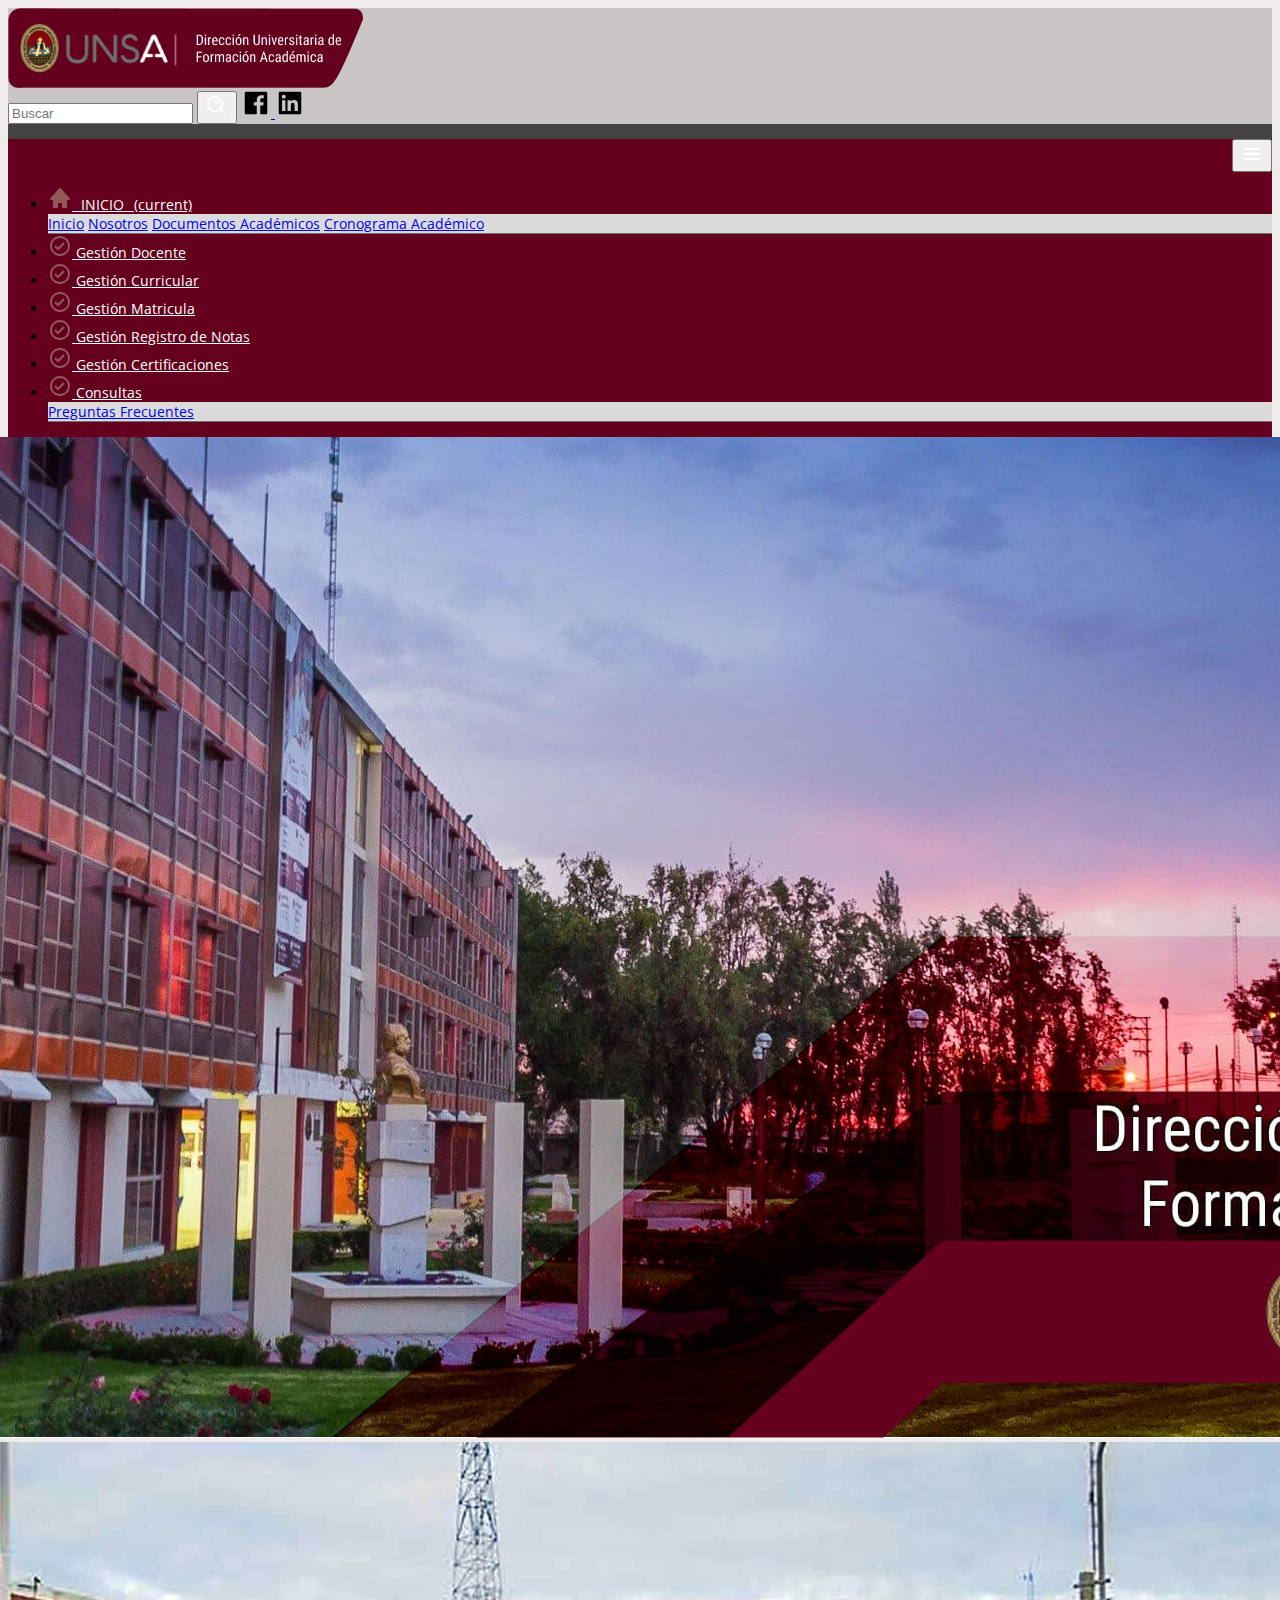
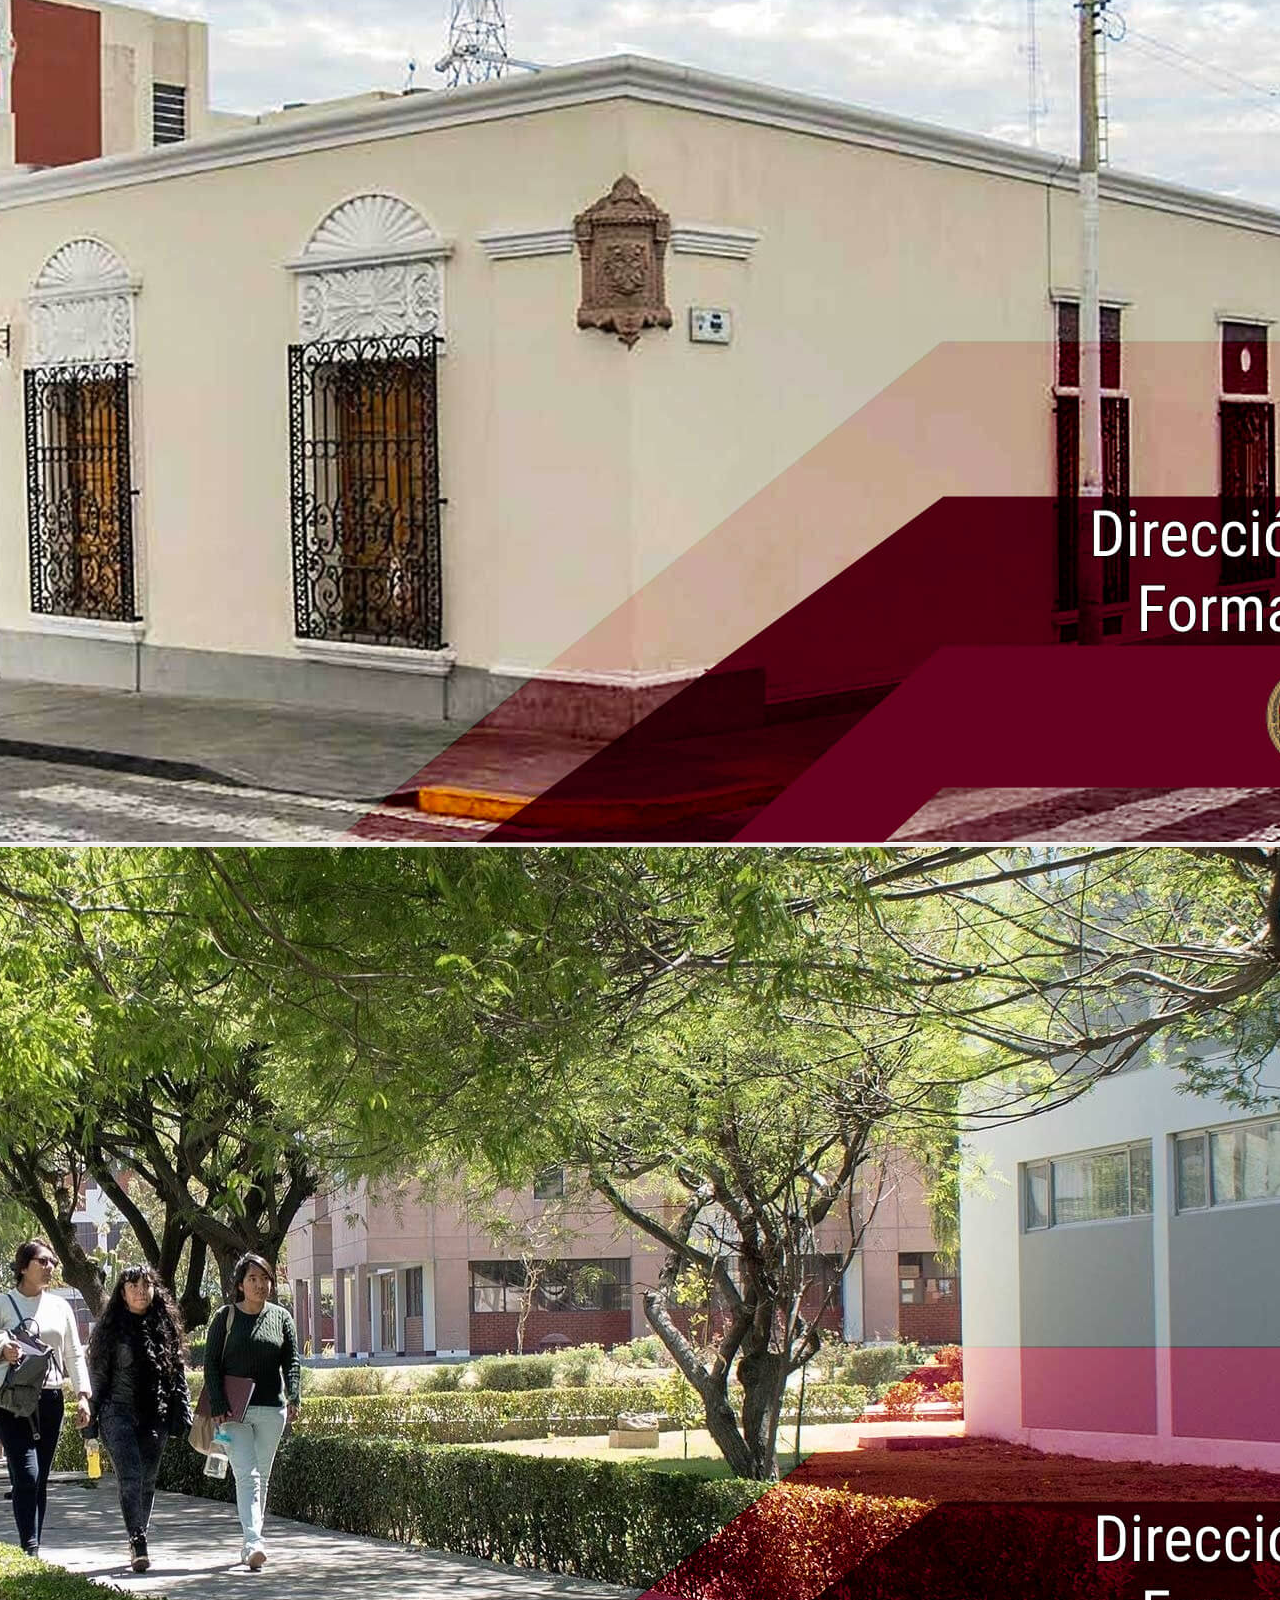
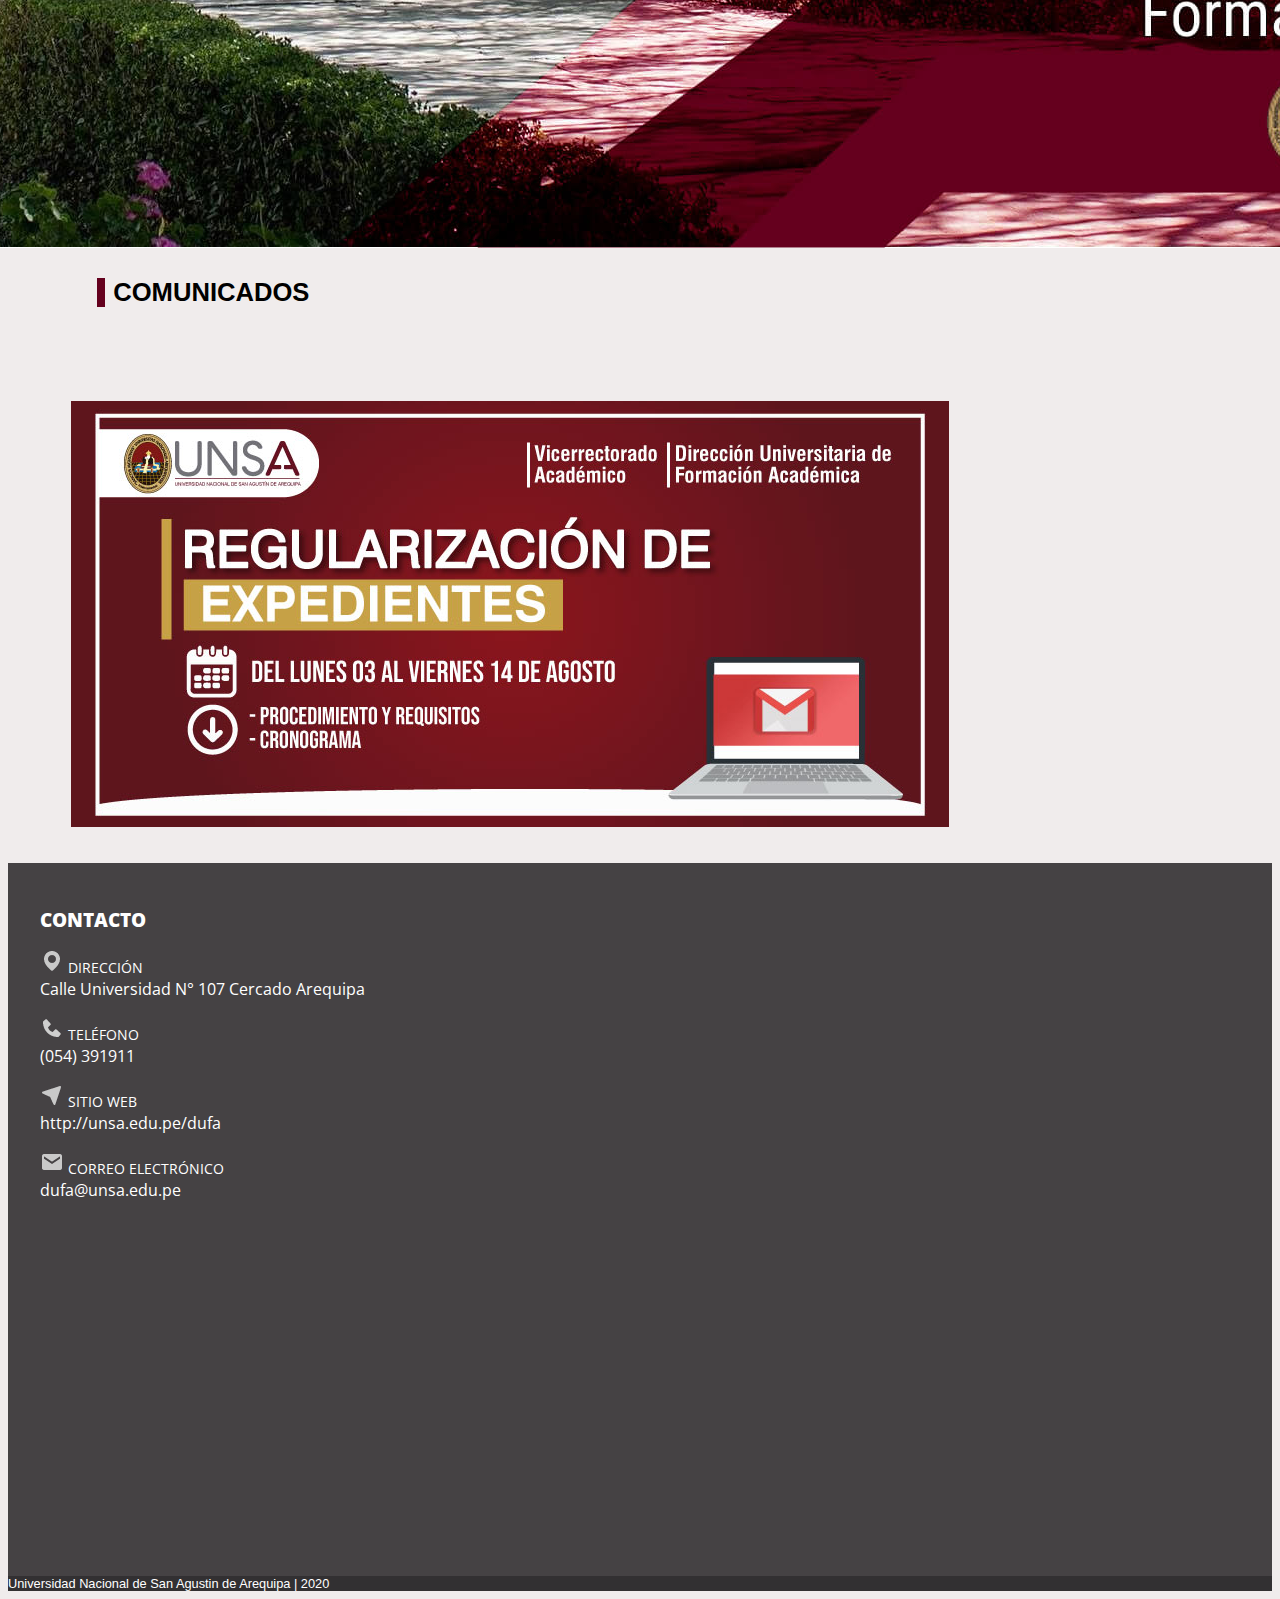
==== index.html @ 1dd987f5 "cambiando comunicado" ====
<!DOCTYPE html>
<html lang="es">
  <head>
    <meta charset="UTF-8" />
    <meta name="viewport" content="width=device-width, initial-scale=1.0" />
    <link rel="shortcut icon" type="image/x-icon" href="images/unsaicono.ico"/>
    <link
      href="https://fonts.googleapis.com/css2?family=Open+Sans:wght@700&display=swap"
      rel="stylesheet"
    />
    <link
      href="https://fonts.googleapis.com/css2?family=Open+Sans:wght@300&display=swap"
      rel="stylesheet"
    />
    <link
      rel="stylesheet"
      href="https://stackpath.bootstrapcdn.com/bootstrap/4.5.0/css/bootstrap.min.css"
      integrity="sha384-9aIt2nRpC12Uk9gS9baDl411NQApFmC26EwAOH8WgZl5MYYxFfc+NcPb1dKGj7Sk"
      crossorigin="anonymous"
    />
    <link rel="stylesheet" href="css/styles.css" />
    <title>DUFA</title>
  </head>
  <body>
    <div id="fb-root"></div>
    <script async defer crossorigin="anonymous" src="https://connect.facebook.net/es_ES/sdk.js#xfbml=1&version=v7.0" nonce="yRXL9cnR"></script>
    <div class="container-fluid">
      <!-- HEAD -->
      <div class="row cabezera">
        <!-- LOGO -->
        <div class="col-6 logo">
          <a href="http://www.unsa.edu.pe">
            <img
              src="images//logo_dufa.png"
              width="355"
              height="72"
              alt=""
              class="img-responsive"
            />
          </a>
        </div>
        <!-- REDES SOCIALES Y BUSCADOR -->
        <div class="col-6 redes-sociales d-flex justify-content-end align-items-center">
      
          <nav class="navbar navbar-light style-search">
            <form class="form-inline">
              <input
                class="form-control mr-sm-2"
                type="search"
                placeholder="Buscar"
                aria-label="Search"
              />
              <a href="/procedimientos/buscar.html">
                <button class="btn btn btn-dark my-2 my-sm-0" type="submit">
                  <svg xmlns="http://www.w3.org/2000/svg" style="fill: white;" width="24" height="24" viewBox="0 0 24 24">
                    <path d="M10,18c1.846,0,3.543-0.635,4.897-1.688l4.396,4.396l1.414-1.414l-4.396-4.396C17.365,13.543,18,11.846,18,10 c0-4.411-3.589-8-8-8s-8,3.589-8,8S5.589,18,10,18z M10,4c3.309,0,6,2.691,6,6s-2.691,6-6,6s-6-2.691-6-6S6.691,4,10,4z"/>
                    <path d="M11.412,8.586C11.791,8.966,12,9.468,12,10h2c0-1.065-0.416-2.069-1.174-2.828c-1.514-1.512-4.139-1.512-5.652,0 l1.412,1.416C9.346,7.83,10.656,7.832,11.412,8.586z"/>
                  </svg>
                </button>
              </a>
              
            </form>
          </nav>
          <a href="https://www.facebook.com/PaginaOficialUNSA">
            <svg
              xmlns="http://www.w3.org/2000/svg"
              width="30"
              height="30"
              viewBox="0 0 24 24"
            >
              <path
                d="M20,3H4C3.447,3,3,3.448,3,4v16c0,0.552,0.447,1,1,1h8.615v-6.96h-2.338v-2.725h2.338v-2c0-2.325,1.42-3.592,3.5-3.592	c0.699-0.002,1.399,0.034,2.095,0.107v2.42h-1.435c-1.128,0-1.348,0.538-1.348,1.325v1.735h2.697l-0.35,2.725h-2.348V21H20	c0.553,0,1-0.448,1-1V4C21,3.448,20.553,3,20,3z"
              />
            </svg>
          </a>
          <a href="#">
            <svg
              xmlns="http://www.w3.org/2000/svg"
              width="30"
              height="30"
              viewBox="0 0 24 24"
            >
              <path
                d="M20,3H4C3.447,3,3,3.448,3,4v16c0,0.552,0.447,1,1,1h16c0.553,0,1-0.448,1-1V4C21,3.448,20.553,3,20,3z M8.339,18.337H5.667	v-8.59h2.672V18.337z M7.003,8.574c-0.856,0-1.548-0.694-1.548-1.548s0.691-1.548,1.548-1.548c0.854,0,1.548,0.693,1.548,1.548	S7.857,8.574,7.003,8.574z M18.338,18.337h-2.669V14.16c0-0.996-0.018-2.277-1.388-2.277c-1.39,0-1.601,1.086-1.601,2.207v4.248	h-2.667v-8.59h2.56v1.174h0.037c0.355-0.675,1.227-1.387,2.524-1.387c2.704,0,3.203,1.778,3.203,4.092V18.337z"
              />
            </svg>
          </a>
        </div>
      </div>
      <div class="row">
        <div class="col-12 caja">
          
        </div>
      </div>
      <!-- MENU -->
      <div class="row ">
        <div class="col-12 px-0 menu-up">
          <nav class="navbar navbar-expand-lg navbar-dark navbar-light p-0">     
            <div class="icon-responsive">
                <a href="http://www.unsa.edu.pe" >
                  <img
                    src="images/logo_dufa.png"
                    width="218"
                    height="50"
                    alt=""
                    class="img-responsive img-disp-mobil text-left"
                  />
                </a>
                <button class="navbar-toggler" type="button" data-toggle="collapse" data-target="#navbarNav" aria-controls="navbarNav" aria-expanded="false" aria-label="Toggle navigation">
                <!--  <span class="navbar-toggler-icon"></span> -->
                  <svg xmlns="http://www.w3.org/2000/svg" width="24" height="24" style="fill: white;" viewBox="0 0 24 24"><path d="M4 6H20V8H4zM4 11H20V13H4zM4 16H20V18H4z"/></svg>
                </button>
            </div>
            <div class="collapse navbar-collapse justify-content-center" id="navbarNav">
              <ul class="navbar-nav">
                <li class="nav-item py-3 px-2 active dropdown">
                  <a class="nav-link dropdown-toggle" style="word-spacing: 4pt;" href="#" id="navbarDropdownMenuLink" data-toggle="dropdown" aria-haspopup="true" aria-expanded="false">
                    <svg xmlns="http://www.w3.org/2000/svg"  style="fill: #92585a;" width="24" height="24" viewBox="0 0 24 24"><path d="M21.743,12.331l-9-10c-0.379-0.422-1.107-0.422-1.486,0l-9,10c-0.265,0.293-0.331,0.715-0.17,1.076	C2.247,13.768,2.605,14,3,14h2v7c0,0.552,0.447,1,1,1h3c0.553,0,1-0.448,1-1v-4h4v4c0,0.552,0.447,1,1,1h3c0.553,0,1-0.448,1-1v-7h2	c0.395,0,0.753-0.232,0.913-0.593C22.074,13.046,22.008,12.625,21.743,12.331z"/></svg>
                  INICIO
                  <span class="sr-only">(current)</span></a>
                  <div class="dropdown-menu gris01" aria-labelledby="navbarDropdownMenuLink">
                    <a class="dropdown-item gris02" href="#">Inicio</a>
                    <a class="dropdown-item gris02" href="procedimientos/nosotros.html">Nosotros</a>
                    <a class="dropdown-item gris02" href="procedimientos/documentos-academicos.html">Documentos Académicos</a>
                    <a class="dropdown-item gris02" href="procedimientos/cronograma-academico.html">Cronograma Académico</a>
                  </div>
                </li>
                <li class="nav-item p-3 px-2 ">
                    <a class="nav-link " href="procedimientos/gestDocente.html">
                      <svg xmlns="http://www.w3.org/2000/svg"  style="fill: #92585a;" width="24" height="24" viewBox="0 0 24 24"><path d="M12,2C6.486,2,2,6.486,2,12s4.486,10,10,10s10-4.486,10-10S17.514,2,12,2z M12,20c-4.411,0-8-3.589-8-8s3.589-8,8-8 s8,3.589,8,8S16.411,20,12,20z"/><path d="M9.999 13.587L7.7 11.292 6.288 12.708 10.001 16.413 16.707 9.707 15.293 8.293z"/></svg>
                      <span>Gestión Docente</span> 
                    </a>
                </li>
                <li class="nav-item py-3 px-2">
                    <a class="nav-link" href="procedimientos/gestCurricular.html">
                      <svg xmlns="http://www.w3.org/2000/svg"  style="fill: #92585a;" width="24" height="24" viewBox="0 0 24 24"><path d="M12,2C6.486,2,2,6.486,2,12s4.486,10,10,10s10-4.486,10-10S17.514,2,12,2z M12,20c-4.411,0-8-3.589-8-8s3.589-8,8-8 s8,3.589,8,8S16.411,20,12,20z"/><path d="M9.999 13.587L7.7 11.292 6.288 12.708 10.001 16.413 16.707 9.707 15.293 8.293z"/></svg>
                       <span>Gestión Curricular</span> </a>
                </li>
                <li class="nav-item py-3 px-2">
                    <a class="nav-link " href="procedimientos/GestMatricula.html">
                      <svg xmlns="http://www.w3.org/2000/svg"  style="fill: #92585a;" width="24" height="24" viewBox="0 0 24 24"><path d="M12,2C6.486,2,2,6.486,2,12s4.486,10,10,10s10-4.486,10-10S17.514,2,12,2z M12,20c-4.411,0-8-3.589-8-8s3.589-8,8-8 s8,3.589,8,8S16.411,20,12,20z"/><path d="M9.999 13.587L7.7 11.292 6.288 12.708 10.001 16.413 16.707 9.707 15.293 8.293z"/></svg>
                      Gestión Matricula</a>
                </li>
                <li class="nav-item py-3 px-2">
                    <a class="nav-link " href="procedimientos/gestRegistroNotas.html">
                      <svg xmlns="http://www.w3.org/2000/svg"  style="fill: #92585a;" width="24" height="24" viewBox="0 0 24 24"><path d="M12,2C6.486,2,2,6.486,2,12s4.486,10,10,10s10-4.486,10-10S17.514,2,12,2z M12,20c-4.411,0-8-3.589-8-8s3.589-8,8-8 s8,3.589,8,8S16.411,20,12,20z"/><path d="M9.999 13.587L7.7 11.292 6.288 12.708 10.001 16.413 16.707 9.707 15.293 8.293z"/></svg>
                      Gestión Registro de Notas</a>
                </li>
                <li class="nav-item py-3 px-2 ">
                    <a class="nav-link" href="procedimientos/gestCertificaciones.html">
                      <svg xmlns="http://www.w3.org/2000/svg"  style="fill: #92585a;" width="24" height="24" viewBox="0 0 24 24"><path d="M12,2C6.486,2,2,6.486,2,12s4.486,10,10,10s10-4.486,10-10S17.514,2,12,2z M12,20c-4.411,0-8-3.589-8-8s3.589-8,8-8 s8,3.589,8,8S16.411,20,12,20z"/><path d="M9.999 13.587L7.7 11.292 6.288 12.708 10.001 16.413 16.707 9.707 15.293 8.293z"/></svg>
                      Gestión Certificaciones</a>
                </li>
                <li class="nav-item py-3 px-2 dropdown">
                  <a class="nav-link dropdown-toggle " href="#" id="navbarDropdownMenuLink" data-toggle="dropdown" aria-haspopup="true" aria-expanded="false">
                    <svg xmlns="http://www.w3.org/2000/svg"  style="fill: #92585a;" width="24" height="24" viewBox="0 0 24 24"><path d="M12,2C6.486,2,2,6.486,2,12s4.486,10,10,10s10-4.486,10-10S17.514,2,12,2z M12,20c-4.411,0-8-3.589-8-8s3.589-8,8-8 s8,3.589,8,8S16.411,20,12,20z"/><path d="M9.999 13.587L7.7 11.292 6.288 12.708 10.001 16.413 16.707 9.707 15.293 8.293z"/></svg>  
                    Consultas
                  </a>
                  <div class="dropdown-menu gris01" aria-labelledby="navbarDropdownMenuLink">
                    <a class="dropdown-item gris02" href="procedimientos/consultas.html">Preguntas Frecuentes</a>
                    
                  </div>
                </li>
                
              </ul>
            </div>
      </nav>
        </div>
      </div>
      <!-- MAIN -->
      <div class="principal">      
        <!-- CARRUSEL Y CALENDARIO -->
        <div class="row">
          <!-- CARRUSEL -->
          <div class="col-12 principal-derecha">
            <div
              id="carouselExampleControls"
              class="carousel slide portada"
              data-ride="carousel"
            >
              <div class="carousel-inner">
                <div class="carousel-item active">
                  <img src="./images/portada1.jpg" class="d-block w-100" alt="imagen de portada"/>
                </div>
                <div class="carousel-item">
                  <img src="./images/portada2.jpg" class="d-block w-100" alt="imagen de portada"/>
                </div>
                <div class="carousel-item">
                  <img src="./images/portada3.jpg" class="d-block w-100" alt="imagen de portada"/>
                </div>
              </div>
              <a
                class="carousel-control-prev"
                href="#carouselExampleControls"
                role="button"
                data-slide="prev"
              >
                <span
                  class="carousel-control-prev-icon"
                  aria-hidden="true"
                ></span>
                <span class="sr-only">Previous</span>
              </a>
              <a
                class="carousel-control-next"
                href="#carouselExampleControls"
                role="button"
                data-slide="next"
              >
                <span
                  class="carousel-control-next-icon"
                  aria-hidden="true"
                ></span>
                <span class="sr-only">Next</span>
              </a>
            </div>
          </div>
          <!-- CALENDARIO -->
          
        </div>
        <!-- COMUNICADO -->
        <div class="row">
          <div class="col-12">
            <h3 class="title-section">COMUNICADOS</h3>
            <div class="row">
              <div class="col-12 col-md-6 col-lg-6">
                <img class="comunicado"  height="auto" width="600px" src="images/comunicado3.png" alt="">
              </div>
              <div class="col-12 col-md-6 col-lg-6" style="overflow:hidden;" >
                <a href="https://www.unsa.edu.pe/ingresantes-a-la-unsa-deben-regularizar-expedientes/">
                  <img class="comunicado zoom" src="images/FLYER-WEB.jpg" alt="">
                </a>
              </div>
            </div>
          </div>
        <!-- NOTICIAS Y COMUNICADO -->
        <div class="row informacion-nosotros">
          <!-- NOTICIAS -->
         <!--  <div class="col-sm-12 col-md-12 col-lg-8 col-blog">
            <h3 class="title-section">NOTICIAS</h3>
            <div class="row">
              <div class="col-sm-12 col-md-6 cold-lg-6">
                <div class="box-description style-noticias">
                  <h4 class="title-article">CURSO: Formación de promotores</h4>
                  <div class="description">
                      <p>La Oficina Universitaria de Calidad, con la finalidad de mejorar el desempeño organizacional de nuestra institución, para impulsar la mejora […]</p>
                  </div>
                  <a href="https://www.unsa.edu.pe/oucalidad/investigacion/curso-formacion-de-promotores-para-la-implementacion-de-un-sistema-de-gestion-de-calidad-en-la-universidad-nacional-de-san-agustin-de-san-agustin/" class="btn-more">Leer más <i class="fa fa-angle-right"></i></a>
                </div>
              </div>
              <div class="col-sm-12 col-md-6 col-lg-6">
                <div class="box-description style-noticias">
                  <h4 class="title-article">Información transversal para acreditación</h4>
                  <div class="description">
                      <p>La documentación correspondiente a las oficina universitarias de contenido transversal para los diferentes Programa de Estudios, se encuentra almacenada en […]</p>
                  </div>
                  <a href="https://www.unsa.edu.pe/oucalidad/investigacion/requerimientos-institucionales-para-acreditacion/" class="btn-more">Leer más <i class="fa fa-angle-right"></i></a>
                </div>
              </div>
            </div>
          </div> -->
          <!-- <div class="col-sm-12 col-md-12 col-lg-4 my-4 p-3 d-flex justify-content-center">
            <div class="fb-post" data-href="https://www.facebook.com/PaginaOficialUNSA/posts/3175331765876594" data-show-text="false" data-width="360"><blockquote cite="https://developers.facebook.com/PaginaOficialUNSA/posts/3175331765876594" class="fb-xfbml-parse-ignore"><p>#IngresantesUNSA 
              Durante el Estado de Emergencia decretado por el Gobierno Central, hemos habilitado números de...</p>Publicada por <a href="https://www.facebook.com/PaginaOficialUNSA/">Universidad Nacional de San Agustín de Arequipa - UNSA</a> en&nbsp;<a href="https://developers.facebook.com/PaginaOficialUNSA/posts/3175331765876594">Lunes, 3 de agosto de 2020</a></blockquote></div>
          </div> -->
        </div>
        </div>
      </div>
      <!-- FOOTER -->
      <div class="row footer align-items-center">
        <div class="col-sm-5 col-md-3 col-lg-4 ">
          <h3 class="contacto"><strong> CONTACTO</strong></h3>
          <p>
            <img src="images/direccion.png" alt="" />
            <span class="fnt-peq">DIRECCIÓN</span><br />
            Calle Universidad N° 107 Cercado Arequipa
          </p>
          <p>
            <img src="images/phone.png" alt="" />
            <span class="fnt-peq">TELÉFONO</span><br />
            (054) 391911
          </p>
          <p>
            <img src="images/website.png" alt="" />
            <span class="fnt-peq">SITIO WEB</span><br />
              http://unsa.edu.pe/dufa
          </p>
          <p>
            <img src="images/email.png" alt="" />
            <span class="fnt-peq">CORREO ELECTRÓNICO</span><br />
            dufa@unsa.edu.pe
          </p>
        </div>
        <div class="col-sm-7 col-md-9 col-lg-8 mapa d-flex justify-content-center">
          <!-- MAPA -->
          <iframe src="https://www.google.com/maps/embed?pb=!1m18!1m12!1m3!1d1913.723474575426!2d-71.52411773318735!3d-16.402111737703066!2m3!1f0!2f0!3f0!3m2!1i1024!2i768!4f13.1!3m3!1m2!1s0x91424baabe902403%3A0x32d18345823bbdd1!2sOficinas%20UNSA%20(casa%20verde)!5e0!3m2!1ses-419!2spe!4v1596129979658!5m2!1ses-419!2spe" width="750" height="300" frameborder="0" style="border:0;" allowfullscreen="" aria-hidden="false" tabindex="0"></iframe>
        </div>
      </div>
      <!-- CREDITOS -->
      <div class="row">
        <div class="col-md-12 text-right creditos">
          Universidad Nacional de San Agustin de Arequipa | 2020
        </div>
      </div>
    </div>

    <script
      src="https://code.jquery.com/jquery-3.5.1.slim.min.js"
      integrity="sha384-DfXdz2htPH0lsSSs5nCTpuj/zy4C+OGpamoFVy38MVBnE+IbbVYUew+OrCXaRkfj"
      crossorigin="anonymous"
    ></script>
    <script
      src="https://cdn.jsdelivr.net/npm/popper.js@1.16.0/dist/umd/popper.min.js"
      integrity="sha384-Q6E9RHvbIyZFJoft+2mJbHaEWldlvI9IOYy5n3zV9zzTtmI3UksdQRVvoxMfooAo"
      crossorigin="anonymous"
    ></script>
    <script
      src="https://stackpath.bootstrapcdn.com/bootstrap/4.5.0/js/bootstrap.min.js"
      integrity="sha384-OgVRvuATP1z7JjHLkuOU7Xw704+h835Lr+6QL9UvYjZE3Ipu6Tp75j7Bh/kR0JKI"
      crossorigin="anonymous"
    ></script>
  </body>
</html>
---- css/styles.css ----
* {
    -webkit-box-sizing: border-box;
	-moz-box-sizing: border-box;
	box-sizing: border-box;
} 

html {
    font-size: 70%;
    /* ocultar la barra horizontal
    overflow-x: hidden; */
}
body{
    background-color: #f0ecec;
}


.cabezera {
    background: rgba(50, 48, 50, .2);

}
 /* LOGO */
.img-responsive {
    display: block;
    max-width: 100%;
    height: auto;
}

.caja {
    /* background-color: #323032; */
    background-color: rgba(50,48,50,.9);
    width: 100%;
    height: 15px; 
}

.navbar {
    display:inline-block;
    
}

/* MENU STYLES */
.color-button{
    color: #ffffff;
}

.menu-up .navbar-light .navbar-nav .nav-link:hover {
    color: #ffffff;
    
}

.navbar-light .navbar-nav .active>.nav-link{
    color: #ffffff;
}

.menu-up nav.navbar {
    background-color:rgb(100, 0, 29);
    width: 100%;
    font-family: 'Open Sans', sans-serif;
    font-size: .9em;
    
    
}

.navbar-light .navbar-nav .nav-link {
    color: #ffffff;
}


.navbar-nav .nav-item:hover {
    background-color: #430215;
    color: #ffffff;

}

.logo-menu{
    display: none;
}


.icon-responsive{
    display: flex;
    justify-content: space-between;
}

.img-disp-mobil{
    display: none;
}

/* ORGANIZACION */
.wd-men-pag a {
	color: #323032;
}

.wd-men-pag a:hover {
	color:#000;
	}
.wd-men-pag h2{
    color: #64001d;
    margin-left: 15px;
    font-size: 1.2rem;
    font-family: 'Open Sans', sans-serif;
    }
.wd-men-pag li {
    padding: 10px 15px;
    text-transform: uppercase;
    border-bottom: rgba(0, 0, 0, .2) solid 1px;
}

.fnt-10 {
font-family: 'Open Sans', sans-serif;
font-size: 12px;
}

.grisb01 {
    background: rgba(188, 184, 173, .3);
}

.menu-nosotros{
    margin-top: 2em;
}



/* BARRA GESTIONES */


.gd-principal{
    
    display: inline-block;
}

.gd-img{
    max-width: 100%;
}

.style-mv-color{
    color: #ffffff;
    background-color:rgb(100, 0, 29);
    margin-left: 0.5em;
}

.style-mv-color:hover{
    color: #ffffff;
    background-color: #430215;
}

.nav-pills .nav-link.active, .nav-pills .nav-link.active:hover,.nav-pills .nav-link.active:focus{
    background: #9B0D43;
    color:white;
    font-weight:550;
}

.subtitulo{
    padding-left: .5rem;
    margin: 0 26px;
    font-family: OpenSans-Bold, sans-serif;

  }
  
  
  .style-news{
    display: inline-block;
  }

  .gris01 {
    background:#DBDBDB;
    border-bottom: #6d6d72 solid 1px; 
    z-index: 1050;
	
  }

  

.gris02:hover {
    background-color: rgba(0,0,0,.15);
}

/* .vertical{
    position: fixed;
    z-index: 1000;
    
} */

/* CONTENIDO PILLS- PASTILLAS */
.style-pill{
    width: 100%;

}

.img-regl{
    display: inline-block;
    width: auto;
    margin-top: 0.5rem;
    margin-bottom: 0.5rem;
}

.animated {
    animation-duration: 1s;
    animation-fill-mode: both;
}

/* REGLAMENTOS */

.card {
    background-color: #ECECEC;
    margin-bottom: .5em;
    display: inline-block;
    font-size: 1rem;
    font-family: 'Open Sans', sans-serif;
  }

.card h5 {
    font-weight:bold;
    color: rgb(100, 0, 29);

}
 

/*  CONTENIDO PROCEDIMIENTOS */

.style-procedimientos{
    height: 5em;
}

/* PREGUNTAS FRECUENTES */
#preg-frec {
    margin: 0px 20px;
    padding-left: 0%;
}

#preg-frec li{
    border-top: #6d6d72 solid 1px;
    padding: 15px;
    display: block;
    width: 100%;
}

#preg-frec li h3 {
    color: #64001d;
    font-size: 1.5rem;
    line-height: 2rem;
    font-weight: 700;
    margin: 0;
    padding: 0 0 15px 0;
    letter-spacing: -0.05rem;
}

/*#preg-frec {
    font-family: 'Open Sans', sans-serif;
    font-size: 10pt;
    color: rgb(100, 0, 29);
} */





/* BARRA IZQUIERDA INICIO ESTILOS */

/* .principal-izquierda {
    height: 400px;
    font-size: 1rem;
    padding: .5em;
    font-family: 'Open Sans', sans-serif;
    
    
}

.principal-izquierda-estilos {
    color: #FFFFFF;
    background-color:rgb(100, 0, 29);
    margin-top: .25em;
    margin-bottom: .25em ;
    border-radius: 10px;
}

.principal-izquierda-estilos:hover {
    color: #FFFFFF;
    background-color: #430215;
} */



/* CARRUSEL */

.principal {
width: 90%;
margin: auto;
}



.portada {
    width: 100%;
    display: flex;
    justify-content: center;
}

.noticias {
    text-align: justify
} 

.style-noticias{
    background-color: #FFFFFF;
    padding: 1em;
    font-size: 0.8rem;
    margin-bottom: 1em;
}


.btn-more{
    color: #64001d;
    margin: 20px 0;
    display: inline-block;
    /*text-transform: uppercase;*/
    font-size: 14px;
    font-weight: 600;
}

.title-section{
    border-left: 8px solid #64001d;
    word-wrap: break-word;
    padding-left: .5rem;
    margin: 26px 26px ;
    width: auto;
    font-family: OpenSans-Bold, sans-serif;
    font-size: 1.6rem;
}
 /* COMUNICADO */
 .comunicado {
     max-width: 100%;
     display: inline-block;
     margin-top: 1em;
     margin-bottom: 2em;;
     background-color: #FFFFFF;
     
 }

/* NOSOTROS */
.nosotros{
    text-align: justify;
    margin-bottom: 2em;
    overflow:hidden;
    
}

.nosotros h4, .nosotros h3 {
   color: rgb(100, 0, 29);
}

.banner{
    filter:brightness(0.7);
    margin-bottom: 3em;
}

.zoom{
    transition: all .5s ease;
   /*  transition: width 2s, height 2s, transform 2s; */
    
    
}

.zoom:hover{
    transform:scale(1.1);
    /* transform : scale(2);
     */
}

/* DOCUMENTOS ACADEMICOS */

.btn-xs, .btn-group-xs > .btn {
    padding: 1px 6px;
    font-size: .8rem;
    line-height: 1.5;
    border-radius: 3px;
    
}

.btn-xs:hover {
    background-color: rgb(221, 221, 221);
}

.btn-default {
    color: #333;
    background-color: #f0ecec;
    border-color: #ccc;
}

.documentos-academicos{
    font-family: 'Open Sans';
}

/* .polit-calidad {
    background: rgba(100, 0, 29, .1);
    height: 100px;
    
}
 */
/* 
.img-nosotros{
    background-image: url(../images/banner3.jpg);
    background-repeat: no-repeat;
    background-size: contain;
    
   
} */



/* FOOTER */
.footer {
    background-color: rgba(50,48,50,.9);
    padding: 1.5em 2em;
    color: #FFFFFF;
    font-family: 'Open Sans', sans-serif;
}



.footer h3{
    font-size: 1.2rem ;
    padding: 0px;
    margin-bottom: 1rem;
}

.fnt-peq {
    font-size: .9em;
}

/* FOOTER2 */
.style-secondfooter{
    font-size: 0.8rem;
}

.mapa{
    padding: 15px;
    
}



/* creditos */
.creditos{
    background-color: rgba(50,48,50,1);
    color: #FFFFFF;
    font-family: Helvetica, Arial;
    font-size: .8rem;
}
/* MENU RESPONSIVE */
@media (max-width: 990px) {
    .navbar-nav .nav-item{
        border-top: 1px solid  #ffffff;
    }
 
    .logo-menu{
     display:block;
     }
 
     .cabezera{
         display: none;
     }
 
     .caja{
         display: none;
     }
 
     .img-disp-mobil{
         display: block;
     }
 }
/* OTROS */
@media (max-width: 767px) {
    .img-regl{
        margin-left:15px;
        
    }
}

@media (max-width: 767px) {
    .principal {
        width: 100%;
}
}


@media (min-width: 600px) {
    html {
        font-size: 100%;
    }
    
}

@media (max-width: 767px) {
    .style-search{
        display:none;
    }
}
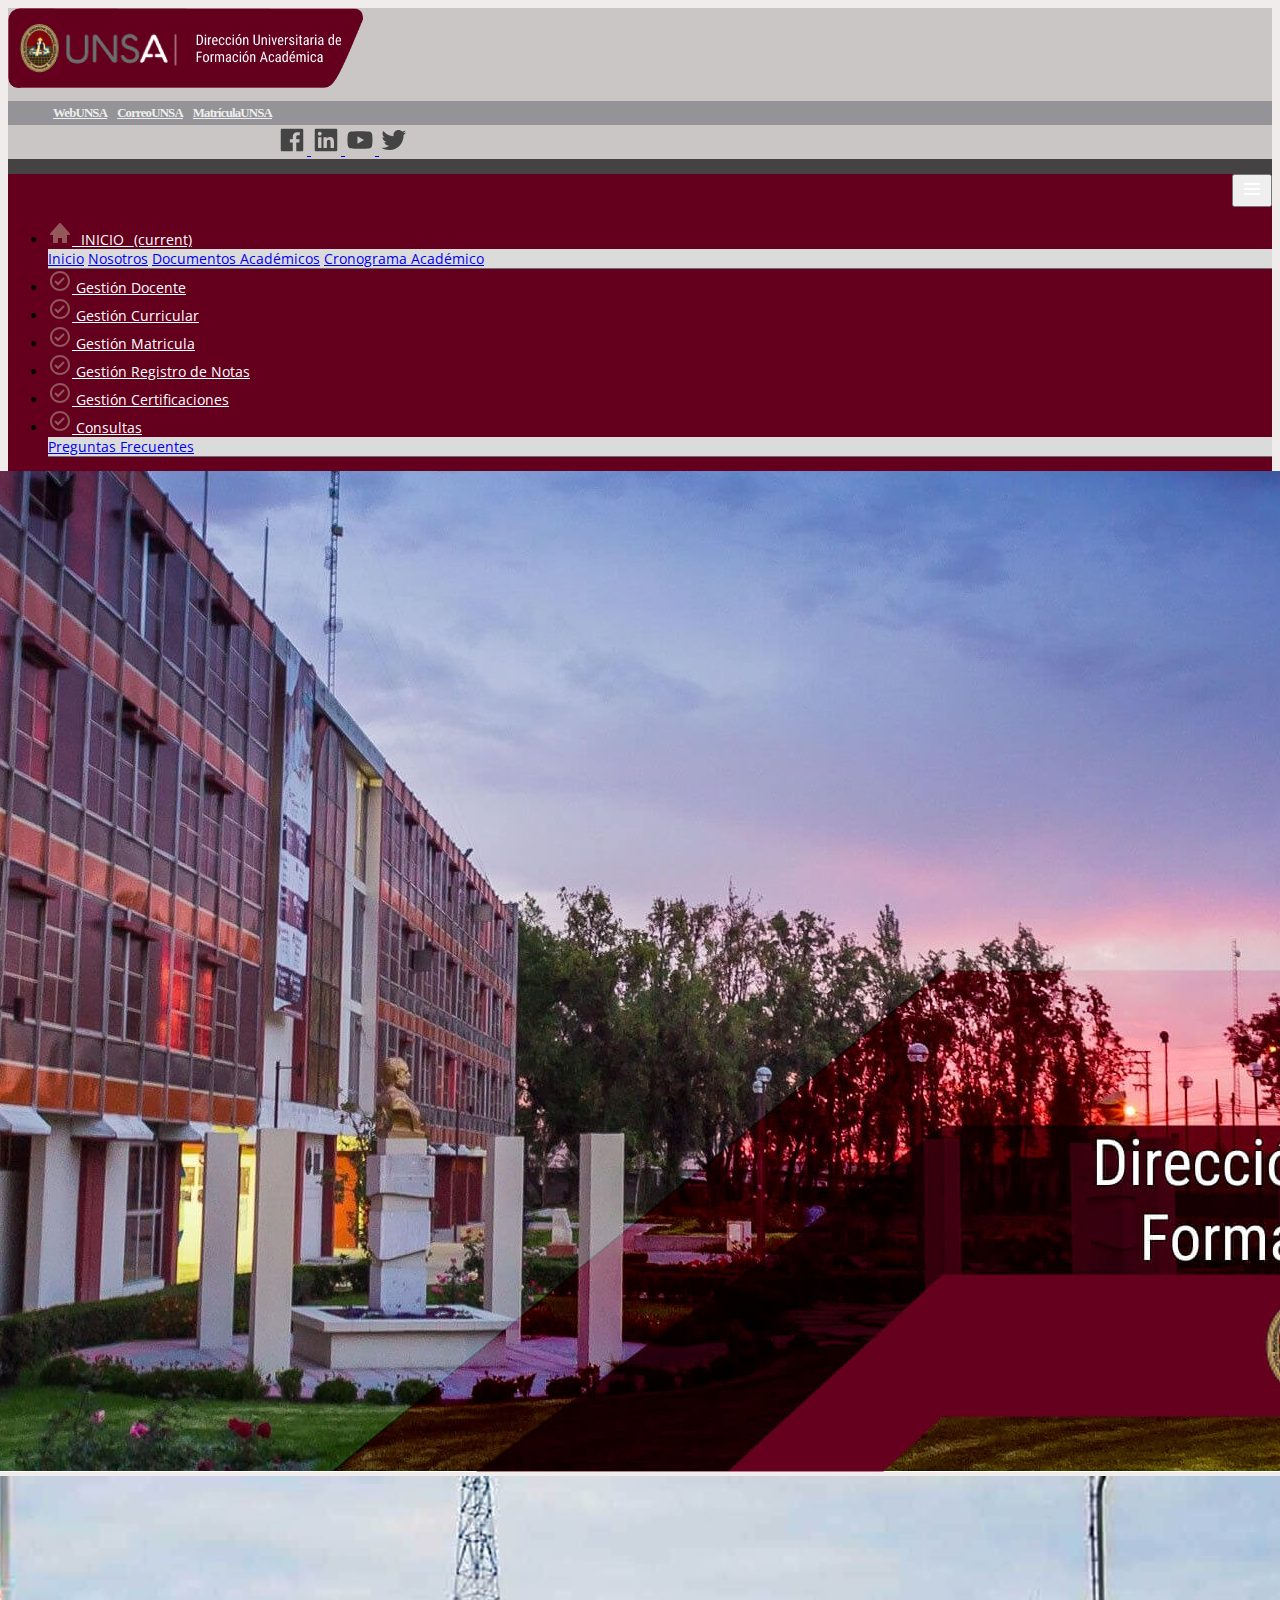
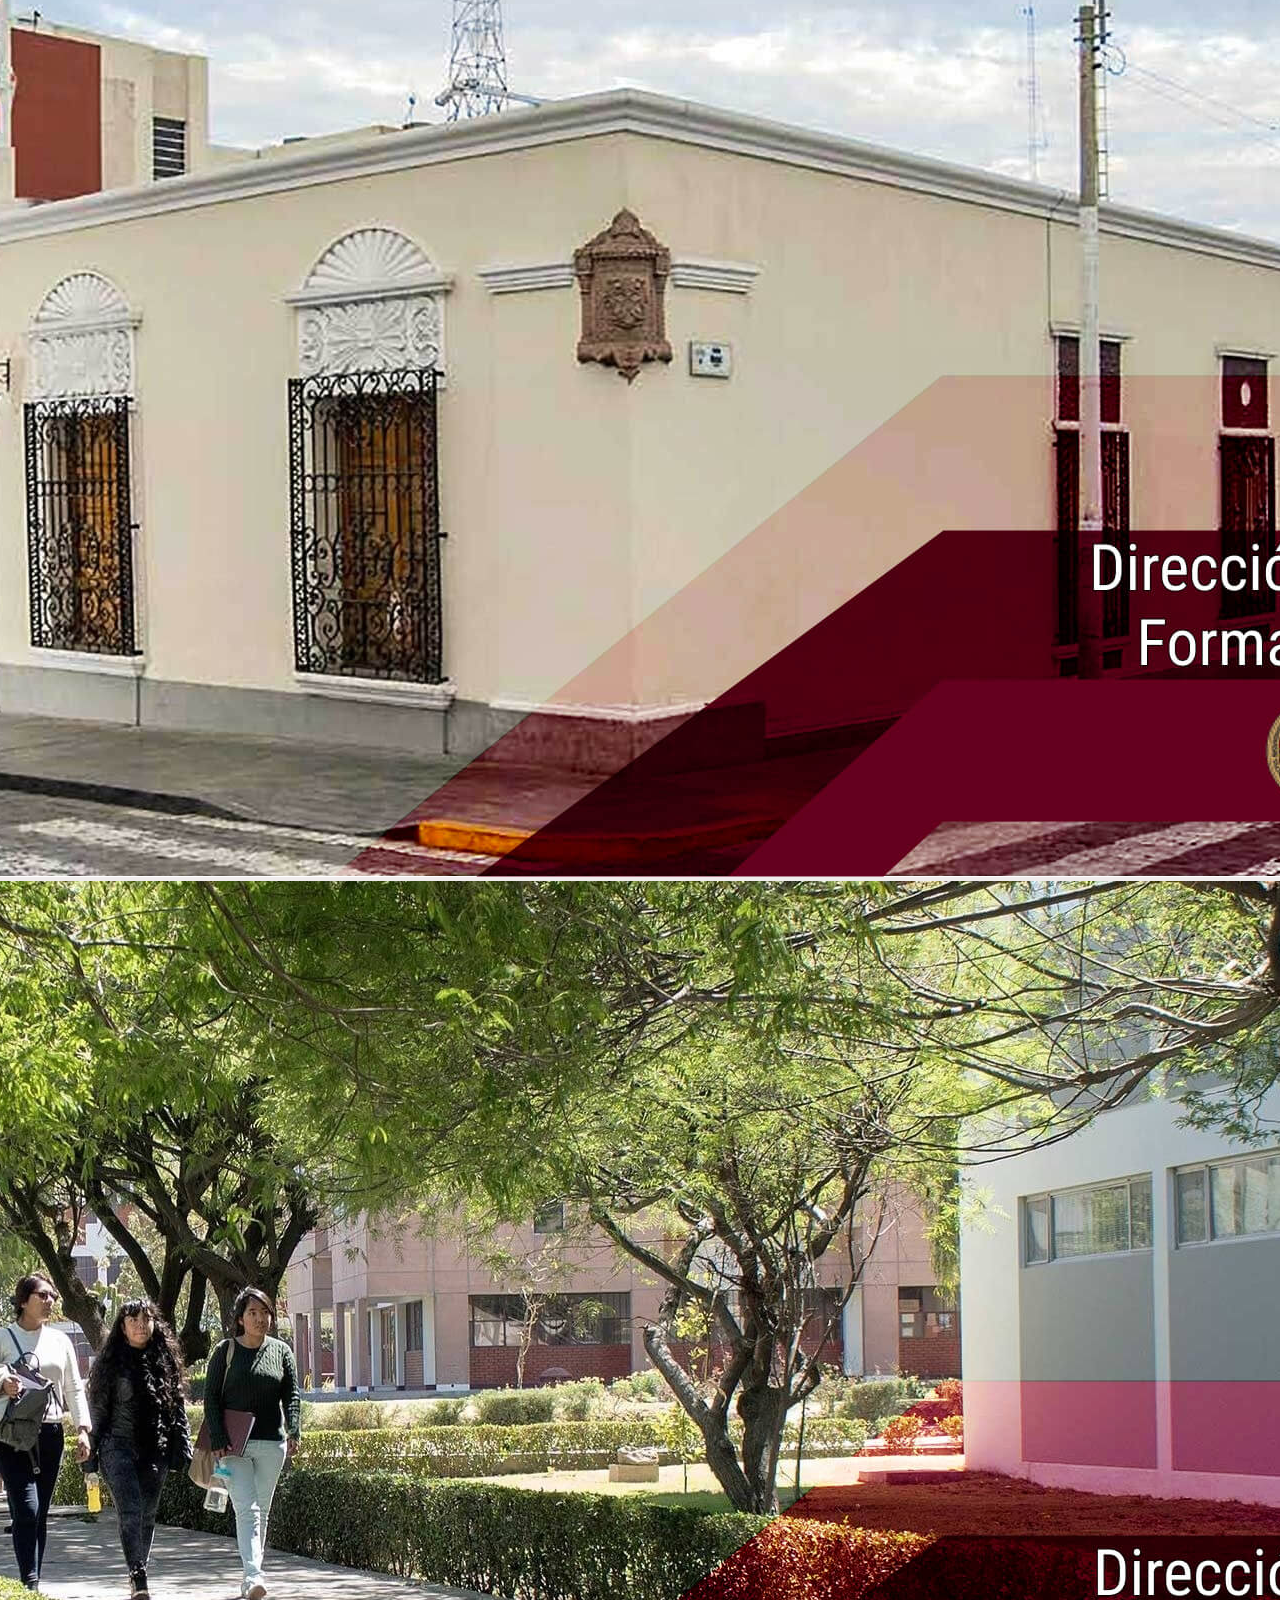
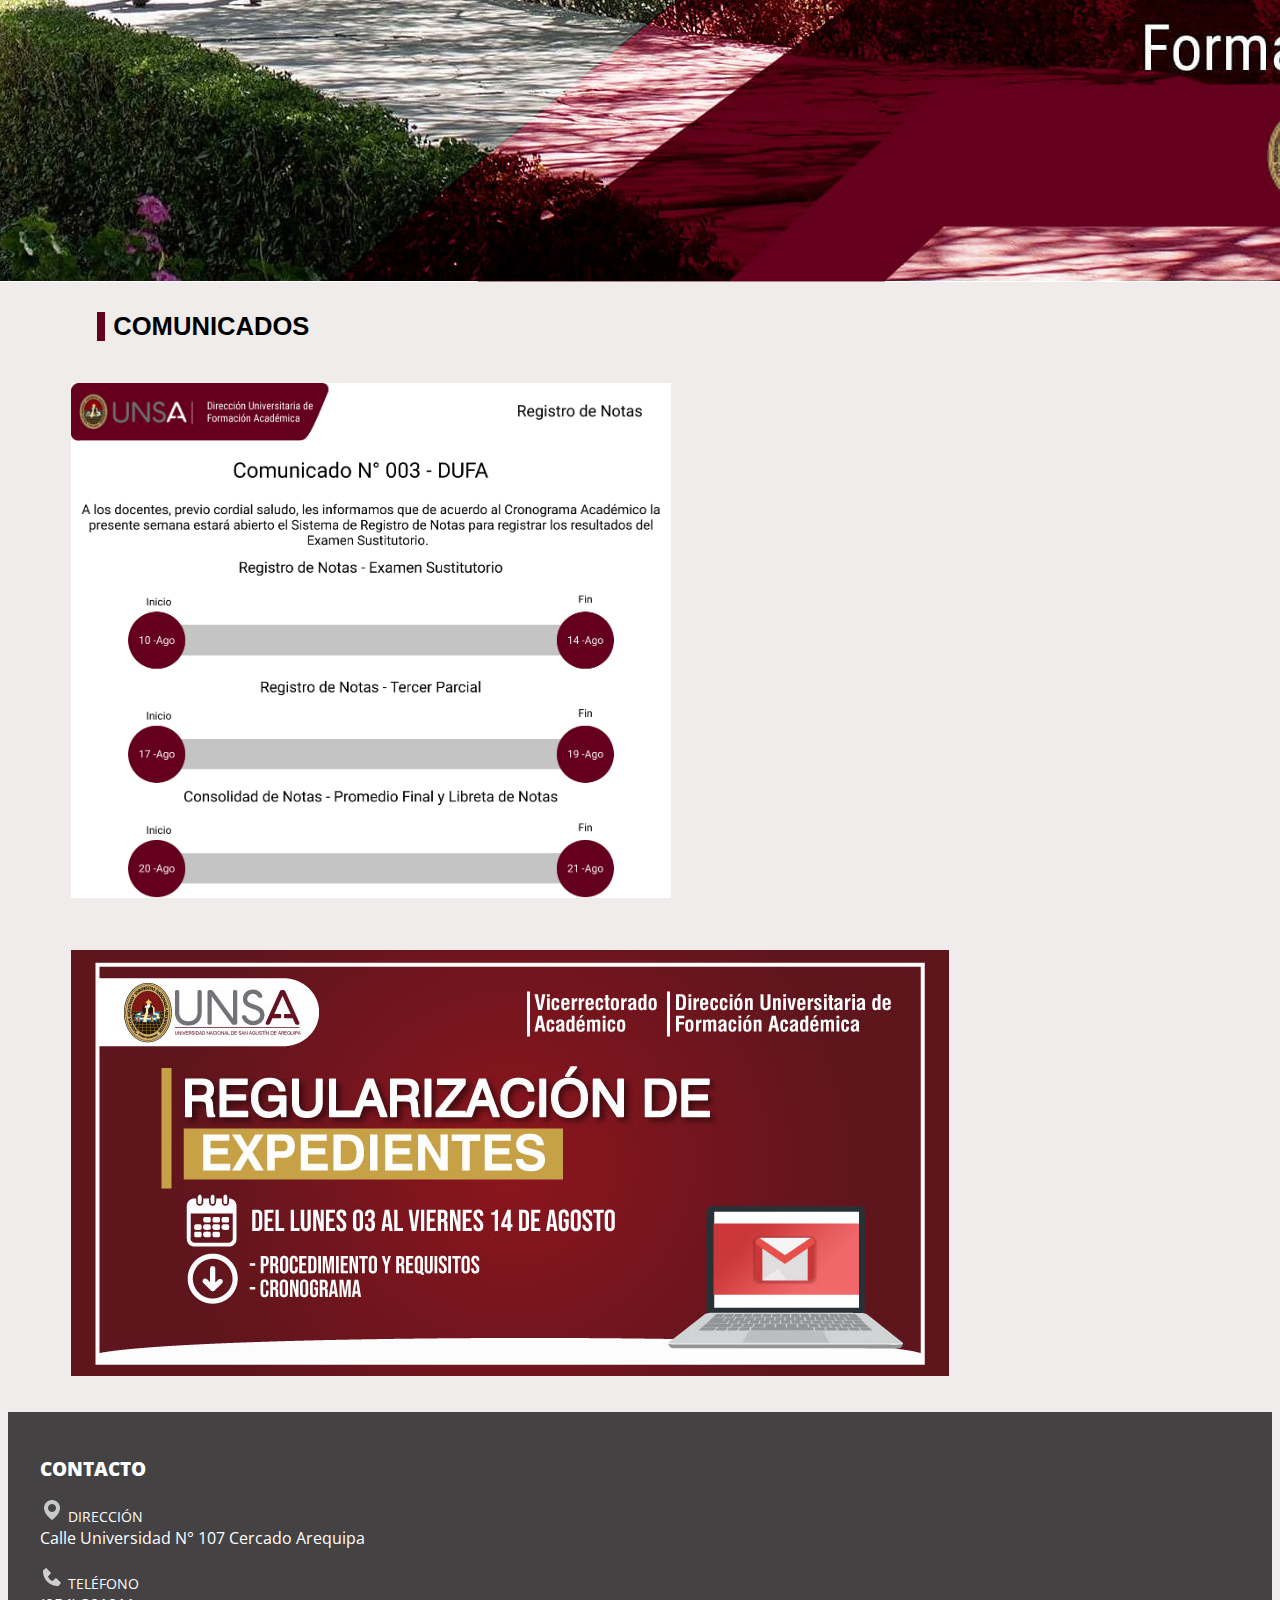
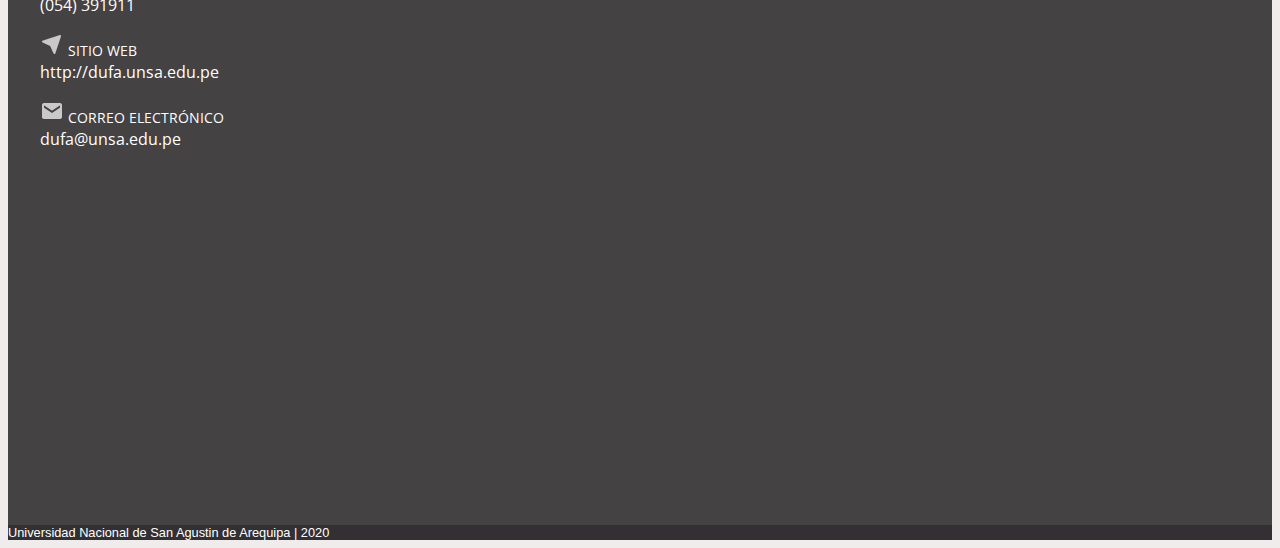
==== commit e20065ce: "nuevo header" ====
--- a/index.html
+++ b/index.html
@@ -39,52 +39,52 @@
             />
           </a>
         </div>
-        <!-- REDES SOCIALES Y BUSCADOR -->
-        <div class="col-6 redes-sociales d-flex justify-content-end align-items-center">
-      
-          <nav class="navbar navbar-light style-search">
-            <form class="form-inline">
-              <input
-                class="form-control mr-sm-2"
-                type="search"
-                placeholder="Buscar"
-                aria-label="Search"
-              />
-              <a href="/procedimientos/buscar.html">
-                <button class="btn btn btn-dark my-2 my-sm-0" type="submit">
-                  <svg xmlns="http://www.w3.org/2000/svg" style="fill: white;" width="24" height="24" viewBox="0 0 24 24">
-                    <path d="M10,18c1.846,0,3.543-0.635,4.897-1.688l4.396,4.396l1.414-1.414l-4.396-4.396C17.365,13.543,18,11.846,18,10 c0-4.411-3.589-8-8-8s-8,3.589-8,8S5.589,18,10,18z M10,4c3.309,0,6,2.691,6,6s-2.691,6-6,6s-6-2.691-6-6S6.691,4,10,4z"/>
-                    <path d="M11.412,8.586C11.791,8.966,12,9.468,12,10h2c0-1.065-0.416-2.069-1.174-2.828c-1.514-1.512-4.139-1.512-5.652,0 l1.412,1.416C9.346,7.83,10.656,7.832,11.412,8.586z"/>
-                  </svg>
-                </button>
-              </a>
-              
-            </form>
-          </nav>
-          <a href="https://www.facebook.com/PaginaOficialUNSA">
-            <svg
-              xmlns="http://www.w3.org/2000/svg"
-              width="30"
-              height="30"
-              viewBox="0 0 24 24"
-            >
-              <path
-                d="M20,3H4C3.447,3,3,3.448,3,4v16c0,0.552,0.447,1,1,1h8.615v-6.96h-2.338v-2.725h2.338v-2c0-2.325,1.42-3.592,3.5-3.592	c0.699-0.002,1.399,0.034,2.095,0.107v2.42h-1.435c-1.128,0-1.348,0.538-1.348,1.325v1.735h2.697l-0.35,2.725h-2.348V21H20	c0.553,0,1-0.448,1-1V4C21,3.448,20.553,3,20,3z"
-              />
-            </svg>
-          </a>
-          <a href="#">
-            <svg
-              xmlns="http://www.w3.org/2000/svg"
-              width="30"
-              height="30"
-              viewBox="0 0 24 24"
-            >
-              <path
-                d="M20,3H4C3.447,3,3,3.448,3,4v16c0,0.552,0.447,1,1,1h16c0.553,0,1-0.448,1-1V4C21,3.448,20.553,3,20,3z M8.339,18.337H5.667	v-8.59h2.672V18.337z M7.003,8.574c-0.856,0-1.548-0.694-1.548-1.548s0.691-1.548,1.548-1.548c0.854,0,1.548,0.693,1.548,1.548	S7.857,8.574,7.003,8.574z M18.338,18.337h-2.669V14.16c0-0.996-0.018-2.277-1.388-2.277c-1.39,0-1.601,1.086-1.601,2.207v4.248	h-2.667v-8.59h2.56v1.174h0.037c0.355-0.675,1.227-1.387,2.524-1.387c2.704,0,3.203,1.778,3.203,4.092V18.337z"
-              />
-            </svg>
-          </a>
+        <!-- REDES SOCIALES -->
+        <div class="col-6 redes-sociales d-flex justify-content-end ">
+          <div class="row">
+            <div class="col-12 gris03" style="height:24px;">
+              <ul id="men-acc">
+                <li class="menu-item"><a href="http://www.unsa.edu.pe/">WebUNSA</a></li>
+                <li class="menu-item"><a href="http://mail.unsa.edu.pe/">CorreoUNSA</a></li>
+                <li class="menu-item"><a href="http://matricula.unsa.edu.pe/">MatrículaUNSA</a></li>
+              </ul>        
+            </div>
+            
+            <div class="col-12 text-right" id="redes">
+              <a href="https://www.facebook.com/PaginaOficialUNSA">
+                <svg
+                  xmlns="http://www.w3.org/2000/svg"
+                  width="30"
+                  height="30"
+                  style="fill:#444;"
+                  viewBox="0 0 24 24"
+                >
+                  <path
+                    d="M20,3H4C3.447,3,3,3.448,3,4v16c0,0.552,0.447,1,1,1h8.615v-6.96h-2.338v-2.725h2.338v-2c0-2.325,1.42-3.592,3.5-3.592	c0.699-0.002,1.399,0.034,2.095,0.107v2.42h-1.435c-1.128,0-1.348,0.538-1.348,1.325v1.735h2.697l-0.35,2.725h-2.348V21H20	c0.553,0,1-0.448,1-1V4C21,3.448,20.553,3,20,3z"
+                  />
+                </svg>
+              </a>
+              <a href="#">
+                <svg
+                  xmlns="http://www.w3.org/2000/svg"
+                  width="30"
+                  height="30"
+                  style="fill:#444;"
+                  viewBox="0 0 24 24"
+                >
+                  <path d="M20,3H4C3.447,3,3,3.448,3,4v16c0,0.552,0.447,1,1,1h16c0.553,0,1-0.448,1-1V4C21,3.448,20.553,3,20,3z M8.339,18.337H5.667	v-8.59h2.672V18.337z M7.003,8.574c-0.856,0-1.548-0.694-1.548-1.548s0.691-1.548,1.548-1.548c0.854,0,1.548,0.693,1.548,1.548	S7.857,8.574,7.003,8.574z M18.338,18.337h-2.669V14.16c0-0.996-0.018-2.277-1.388-2.277c-1.39,0-1.601,1.086-1.601,2.207v4.248	h-2.667v-8.59h2.56v1.174h0.037c0.355-0.675,1.227-1.387,2.524-1.387c2.704,0,3.203,1.778,3.203,4.092V18.337z"/>
+                </svg>
+              </a>
+              <a href="https://www.youtube.com/channel/UCA47Nkx4SU8refybyb6Ny_g">
+                <svg xmlns="http://www.w3.org/2000/svg" width="30" height="30" style="fill:#444;" viewBox="0 0 24 24"><path d="M21.593,7.203c-0.23-0.858-0.905-1.535-1.762-1.766C18.265,5.007,12,5,12,5S5.736,4.993,4.169,5.404	c-0.84,0.229-1.534,0.921-1.766,1.778c-0.413,1.566-0.417,4.814-0.417,4.814s-0.004,3.264,0.406,4.814	c0.23,0.857,0.905,1.534,1.763,1.765c1.582,0.43,7.83,0.437,7.83,0.437s6.265,0.007,7.831-0.403c0.856-0.23,1.534-0.906,1.767-1.763	C21.997,15.281,22,12.034,22,12.034S22.02,8.769,21.593,7.203z M9.996,15.005l0.005-6l5.207,3.005L9.996,15.005z"/></svg>
+              </a>
+              <a href="#">
+                <svg xmlns="http://www.w3.org/2000/svg" width="30" height="30" style="fill:#444;" viewBox="0 0 24 24"><path d="M19.633,7.997c0.013,0.175,0.013,0.349,0.013,0.523c0,5.325-4.053,11.461-11.46,11.461c-2.282,0-4.402-0.661-6.186-1.809	c0.324,0.037,0.636,0.05,0.973,0.05c1.883,0,3.616-0.636,5.001-1.721c-1.771-0.037-3.255-1.197-3.767-2.793	c0.249,0.037,0.499,0.062,0.761,0.062c0.361,0,0.724-0.05,1.061-0.137c-1.847-0.374-3.23-1.995-3.23-3.953v-0.05	c0.537,0.299,1.16,0.486,1.82,0.511C3.534,9.419,2.823,8.184,2.823,6.787c0-0.748,0.199-1.434,0.548-2.032	c1.983,2.443,4.964,4.04,8.306,4.215c-0.062-0.3-0.1-0.611-0.1-0.923c0-2.22,1.796-4.028,4.028-4.028	c1.16,0,2.207,0.486,2.943,1.272c0.91-0.175,1.782-0.512,2.556-0.973c-0.299,0.935-0.936,1.721-1.771,2.22	c0.811-0.088,1.597-0.312,2.319-0.624C21.104,6.712,20.419,7.423,19.633,7.997z"/></svg>
+              </a>
+            </div>
+          </div>
+          
+         
         </div>
       </div>
       <div class="row">
@@ -152,12 +152,12 @@
                       Gestión Certificaciones</a>
                 </li>
                 <li class="nav-item py-3 px-2 dropdown">
-                  <a class="nav-link dropdown-toggle " href="#" id="navbarDropdownMenuLink" data-toggle="dropdown" aria-haspopup="true" aria-expanded="false">
+                  <a class="nav-link dropdown-toggle disabled " href="#" id="navbarDropdownMenuLink" data-toggle="dropdown" aria-haspopup="true" aria-expanded="false">
                     <svg xmlns="http://www.w3.org/2000/svg"  style="fill: #92585a;" width="24" height="24" viewBox="0 0 24 24"><path d="M12,2C6.486,2,2,6.486,2,12s4.486,10,10,10s10-4.486,10-10S17.514,2,12,2z M12,20c-4.411,0-8-3.589-8-8s3.589-8,8-8 s8,3.589,8,8S16.411,20,12,20z"/><path d="M9.999 13.587L7.7 11.292 6.288 12.708 10.001 16.413 16.707 9.707 15.293 8.293z"/></svg>  
                     Consultas
                   </a>
                   <div class="dropdown-menu gris01" aria-labelledby="navbarDropdownMenuLink">
-                    <a class="dropdown-item gris02" href="procedimientos/consultas.html">Preguntas Frecuentes</a>
+                    <a class="dropdown-item gris02"  href="procedimientos/consultas.html">Preguntas Frecuentes</a>
                     
                   </div>
                 </li>
@@ -283,7 +283,7 @@
           <p>
             <img src="images/website.png" alt="" />
             <span class="fnt-peq">SITIO WEB</span><br />
-              http://unsa.edu.pe/dufa
+              http://dufa.unsa.edu.pe
           </p>
           <p>
             <img src="images/email.png" alt="" />
--- a/css/styles.css
+++ b/css/styles.css
@@ -38,6 +38,34 @@
     
 }
 
+/* REDES */
+
+#men-acc li {
+    padding: 5px 5px;
+    float: left;
+}
+
+#men-acc {
+    font-weight: 600;
+    list-style: none;
+    font-size: .8rem;
+    display:block;
+    letter-spacing: -0.05rem;
+    color: #eee;
+}
+#men-acc a {
+    color: #eee;
+}
+
+.gris03 {
+    background: #939398;
+}
+
+#redes {
+    display: inline-block;
+}
+
+
 /* MENU STYLES */
 .color-button{
     color: #ffffff;
@@ -48,7 +76,7 @@
     
 }
 
-.navbar-light .navbar-nav .active>.nav-link{
+.navbar-light .navbar-nav .active>.nav-link {
     color: #ffffff;
 }
 
@@ -253,34 +281,6 @@
 
 
 
-
-
-/* BARRA IZQUIERDA INICIO ESTILOS */
-
-/* .principal-izquierda {
-    height: 400px;
-    font-size: 1rem;
-    padding: .5em;
-    font-family: 'Open Sans', sans-serif;
-    
-    
-}
-
-.principal-izquierda-estilos {
-    color: #FFFFFF;
-    background-color:rgb(100, 0, 29);
-    margin-top: .25em;
-    margin-bottom: .25em ;
-    border-radius: 10px;
-}
-
-.principal-izquierda-estilos:hover {
-    color: #FFFFFF;
-    background-color: #430215;
-} */
-
-
-
 /* CARRUSEL */
 
 .principal {
@@ -397,13 +397,7 @@
 }
  */
 /* 
-.img-nosotros{
-    background-image: url(../images/banner3.jpg);
-    background-repeat: no-repeat;
-    background-size: contain;
-    
-   
-} */
+
 
 
 
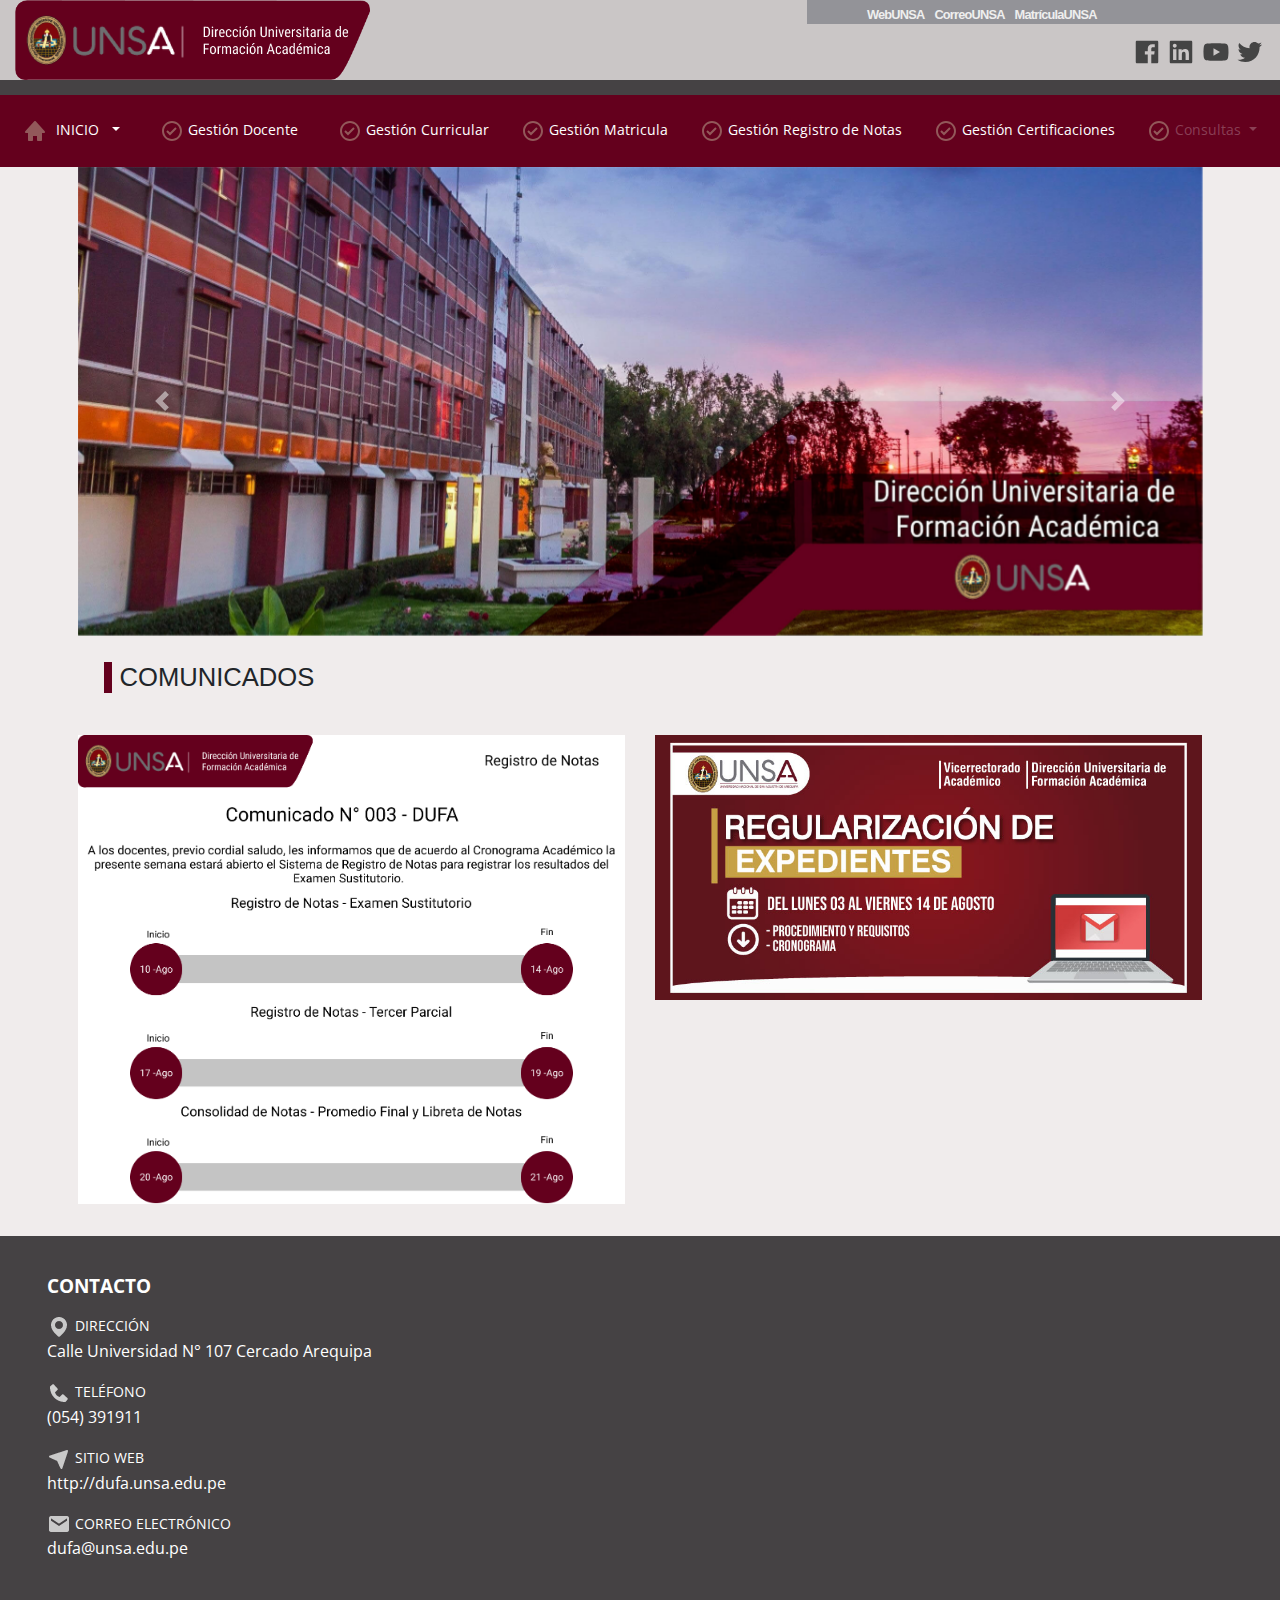
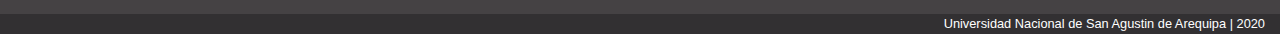
==== commit c81b1f71: "puesta en produccion" ====
--- a/index.html
+++ b/index.html
@@ -4,20 +4,8 @@
     <meta charset="UTF-8" />
     <meta name="viewport" content="width=device-width, initial-scale=1.0" />
     <link rel="shortcut icon" type="image/x-icon" href="images/unsaicono.ico"/>
-    <link
-      href="https://fonts.googleapis.com/css2?family=Open+Sans:wght@700&display=swap"
-      rel="stylesheet"
-    />
-    <link
-      href="https://fonts.googleapis.com/css2?family=Open+Sans:wght@300&display=swap"
-      rel="stylesheet"
-    />
-    <link
-      rel="stylesheet"
-      href="https://stackpath.bootstrapcdn.com/bootstrap/4.5.0/css/bootstrap.min.css"
-      integrity="sha384-9aIt2nRpC12Uk9gS9baDl411NQApFmC26EwAOH8WgZl5MYYxFfc+NcPb1dKGj7Sk"
-      crossorigin="anonymous"
-    />
+    <link href="https://fonts.googleapis.com/css2?family=Open+Sans:wght@300&display=swap" rel="stylesheet"/>
+    <link rel="stylesheet" href="css/bootstrap.min.css">
     <link rel="stylesheet" href="css/styles.css" />
     <title>DUFA</title>
   </head>
@@ -314,10 +302,6 @@
       integrity="sha384-Q6E9RHvbIyZFJoft+2mJbHaEWldlvI9IOYy5n3zV9zzTtmI3UksdQRVvoxMfooAo"
       crossorigin="anonymous"
     ></script>
-    <script
-      src="https://stackpath.bootstrapcdn.com/bootstrap/4.5.0/js/bootstrap.min.js"
-      integrity="sha384-OgVRvuATP1z7JjHLkuOU7Xw704+h835Lr+6QL9UvYjZE3Ipu6Tp75j7Bh/kR0JKI"
-      crossorigin="anonymous"
-    ></script>
+    <script src="js/bootstrap.min.js"></script>
   </body>
 </html>
--- a/css/styles.css
+++ b/css/styles.css
@@ -7,8 +7,6 @@
 
 html {
     font-size: 70%;
-    /* ocultar la barra horizontal
-    overflow-x: hidden; */
 }
 body{
     background-color: #f0ecec;
@@ -27,7 +25,7 @@
 }
 
 .caja {
-    /* background-color: #323032; */
+    
     background-color: rgba(50,48,50,.9);
     width: 100%;
     height: 15px; 
@@ -273,12 +271,6 @@
     letter-spacing: -0.05rem;
 }
 
-/*#preg-frec {
-    font-family: 'Open Sans', sans-serif;
-    font-size: 10pt;
-    color: rgb(100, 0, 29);
-} */
-
 
 
 /* CARRUSEL */
@@ -390,17 +382,6 @@
     font-family: 'Open Sans';
 }
 
-/* .polit-calidad {
-    background: rgba(100, 0, 29, .1);
-    height: 100px;
-    
-}
- */
-/* 
-
-
-
-
 /* FOOTER */
 .footer {
     background-color: rgba(50,48,50,.9);
@@ -408,8 +389,6 @@
     color: #FFFFFF;
     font-family: 'Open Sans', sans-serif;
 }
-
-
 
 .footer h3{
     font-size: 1.2rem ;
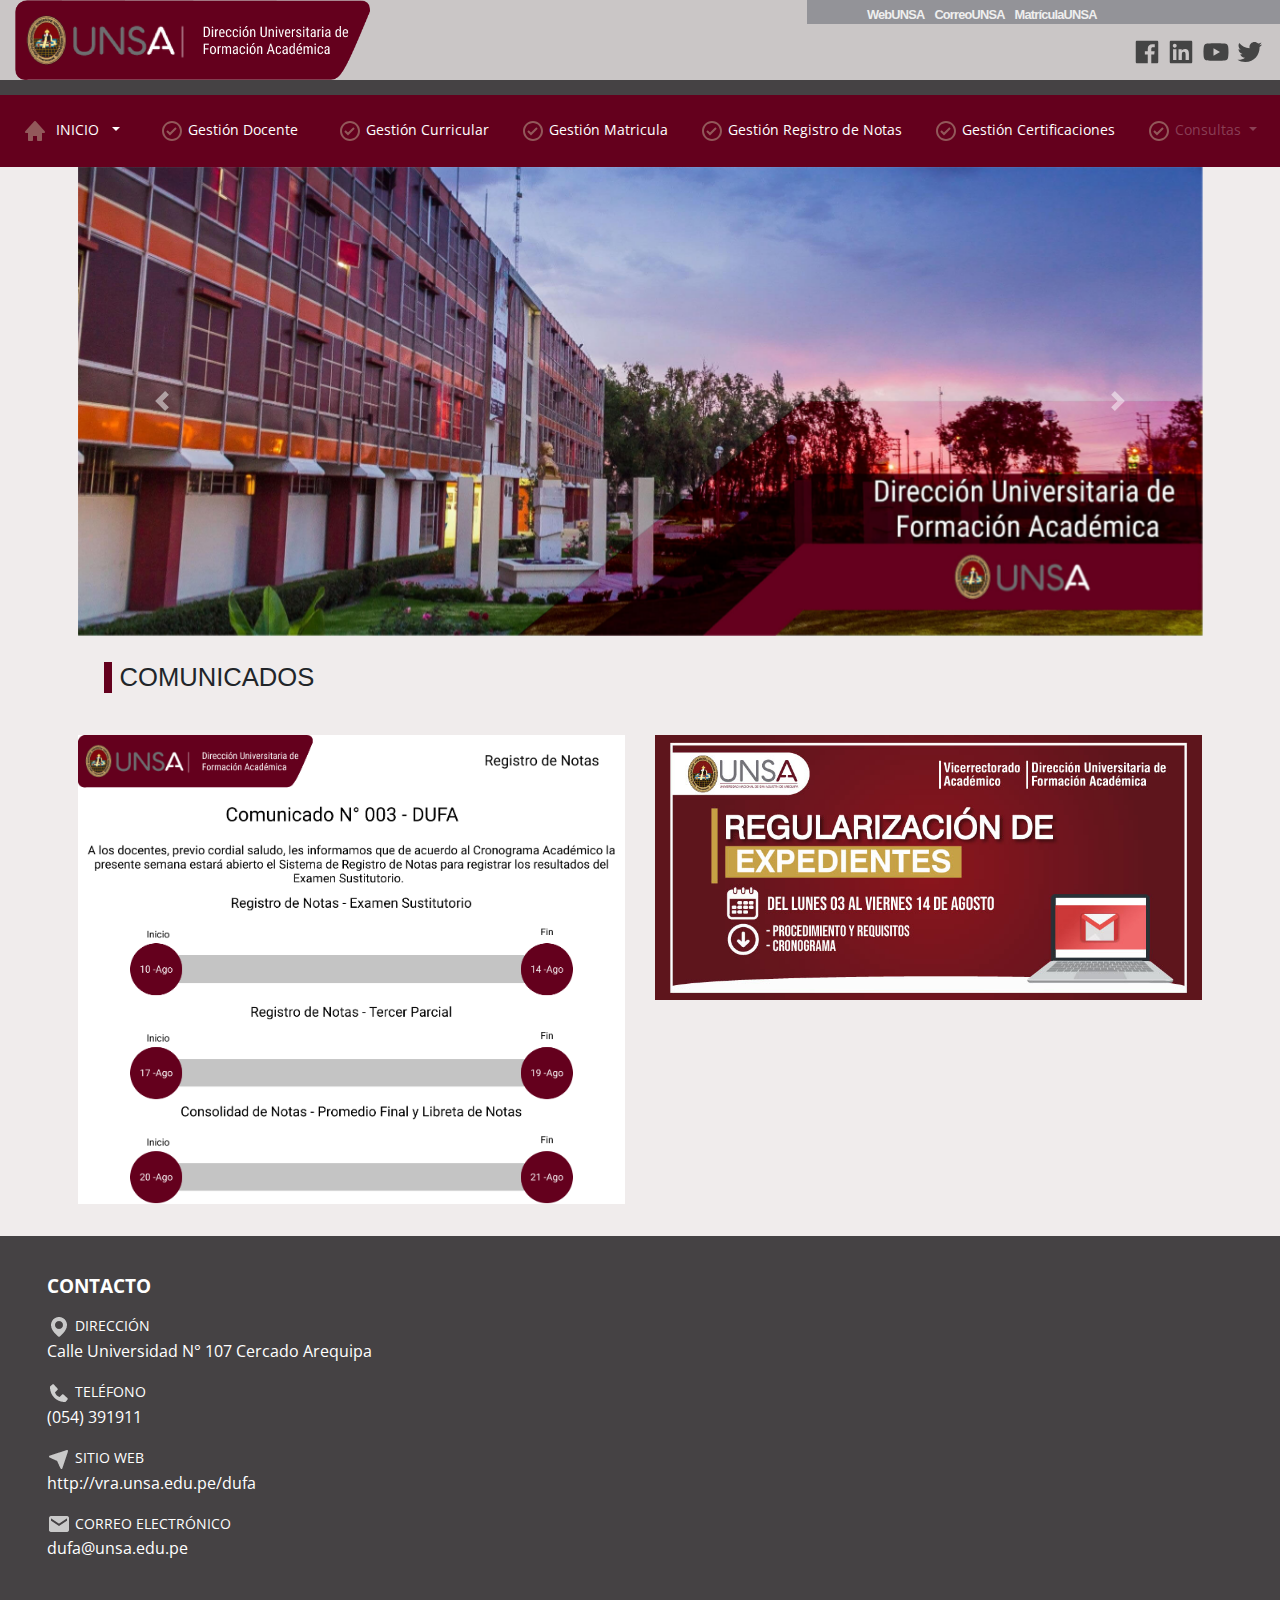
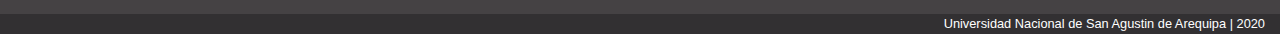
==== commit ff293f84: "quitando extensiones" ====
--- a/index.html
+++ b/index.html
@@ -1,7 +1,7 @@
 <!DOCTYPE html>
 <html lang="es">
   <head>
-    <meta charset="UTF-8" />
+    <meta charset="UTF-8"/>
     <meta name="viewport" content="width=device-width, initial-scale=1.0" />
     <link rel="shortcut icon" type="image/x-icon" href="images/unsaicono.ico"/>
     <link href="https://fonts.googleapis.com/css2?family=Open+Sans:wght@300&display=swap" rel="stylesheet"/>
@@ -77,7 +77,6 @@
       </div>
       <div class="row">
         <div class="col-12 caja">
-          
         </div>
       </div>
       <!-- MENU -->
@@ -102,40 +101,40 @@
             <div class="collapse navbar-collapse justify-content-center" id="navbarNav">
               <ul class="navbar-nav">
                 <li class="nav-item py-3 px-2 active dropdown">
-                  <a class="nav-link dropdown-toggle" style="word-spacing: 4pt;" href="#" id="navbarDropdownMenuLink" data-toggle="dropdown" aria-haspopup="true" aria-expanded="false">
+                  <a class="nav-link dropdown-toggle" style="word-spacing: 4pt;" href="" id="navbarDropdownMenuLink" data-toggle="dropdown" aria-haspopup="true" aria-expanded="false">
                     <svg xmlns="http://www.w3.org/2000/svg"  style="fill: #92585a;" width="24" height="24" viewBox="0 0 24 24"><path d="M21.743,12.331l-9-10c-0.379-0.422-1.107-0.422-1.486,0l-9,10c-0.265,0.293-0.331,0.715-0.17,1.076	C2.247,13.768,2.605,14,3,14h2v7c0,0.552,0.447,1,1,1h3c0.553,0,1-0.448,1-1v-4h4v4c0,0.552,0.447,1,1,1h3c0.553,0,1-0.448,1-1v-7h2	c0.395,0,0.753-0.232,0.913-0.593C22.074,13.046,22.008,12.625,21.743,12.331z"/></svg>
                   INICIO
                   <span class="sr-only">(current)</span></a>
                   <div class="dropdown-menu gris01" aria-labelledby="navbarDropdownMenuLink">
                     <a class="dropdown-item gris02" href="#">Inicio</a>
-                    <a class="dropdown-item gris02" href="procedimientos/nosotros.html">Nosotros</a>
-                    <a class="dropdown-item gris02" href="procedimientos/documentos-academicos.html">Documentos Académicos</a>
-                    <a class="dropdown-item gris02" href="procedimientos/cronograma-academico.html">Cronograma Académico</a>
+                    <a class="dropdown-item gris02" href="procedimientos/nosotros">Nosotros</a>
+                    <a class="dropdown-item gris02" href="procedimientos/documentos-academicos">Documentos Académicos</a>
+                    <a class="dropdown-item gris02" href="procedimientos/cronograma-academico">Cronograma Académico</a>
                   </div>
                 </li>
                 <li class="nav-item p-3 px-2 ">
-                    <a class="nav-link " href="procedimientos/gestDocente.html">
+                    <a class="nav-link " href="procedimientos/gestDocente">
                       <svg xmlns="http://www.w3.org/2000/svg"  style="fill: #92585a;" width="24" height="24" viewBox="0 0 24 24"><path d="M12,2C6.486,2,2,6.486,2,12s4.486,10,10,10s10-4.486,10-10S17.514,2,12,2z M12,20c-4.411,0-8-3.589-8-8s3.589-8,8-8 s8,3.589,8,8S16.411,20,12,20z"/><path d="M9.999 13.587L7.7 11.292 6.288 12.708 10.001 16.413 16.707 9.707 15.293 8.293z"/></svg>
                       <span>Gestión Docente</span> 
                     </a>
                 </li>
                 <li class="nav-item py-3 px-2">
-                    <a class="nav-link" href="procedimientos/gestCurricular.html">
+                    <a class="nav-link" href="procedimientos/gestCurricular">
                       <svg xmlns="http://www.w3.org/2000/svg"  style="fill: #92585a;" width="24" height="24" viewBox="0 0 24 24"><path d="M12,2C6.486,2,2,6.486,2,12s4.486,10,10,10s10-4.486,10-10S17.514,2,12,2z M12,20c-4.411,0-8-3.589-8-8s3.589-8,8-8 s8,3.589,8,8S16.411,20,12,20z"/><path d="M9.999 13.587L7.7 11.292 6.288 12.708 10.001 16.413 16.707 9.707 15.293 8.293z"/></svg>
                        <span>Gestión Curricular</span> </a>
                 </li>
                 <li class="nav-item py-3 px-2">
-                    <a class="nav-link " href="procedimientos/GestMatricula.html">
+                    <a class="nav-link " href="procedimientos/GestMatricula">
                       <svg xmlns="http://www.w3.org/2000/svg"  style="fill: #92585a;" width="24" height="24" viewBox="0 0 24 24"><path d="M12,2C6.486,2,2,6.486,2,12s4.486,10,10,10s10-4.486,10-10S17.514,2,12,2z M12,20c-4.411,0-8-3.589-8-8s3.589-8,8-8 s8,3.589,8,8S16.411,20,12,20z"/><path d="M9.999 13.587L7.7 11.292 6.288 12.708 10.001 16.413 16.707 9.707 15.293 8.293z"/></svg>
                       Gestión Matricula</a>
                 </li>
                 <li class="nav-item py-3 px-2">
-                    <a class="nav-link " href="procedimientos/gestRegistroNotas.html">
+                    <a class="nav-link " href="procedimientos/gestRegistroNotas">
                       <svg xmlns="http://www.w3.org/2000/svg"  style="fill: #92585a;" width="24" height="24" viewBox="0 0 24 24"><path d="M12,2C6.486,2,2,6.486,2,12s4.486,10,10,10s10-4.486,10-10S17.514,2,12,2z M12,20c-4.411,0-8-3.589-8-8s3.589-8,8-8 s8,3.589,8,8S16.411,20,12,20z"/><path d="M9.999 13.587L7.7 11.292 6.288 12.708 10.001 16.413 16.707 9.707 15.293 8.293z"/></svg>
                       Gestión Registro de Notas</a>
                 </li>
                 <li class="nav-item py-3 px-2 ">
-                    <a class="nav-link" href="procedimientos/gestCertificaciones.html">
+                    <a class="nav-link" href="procedimientos/gestCertificaciones">
                       <svg xmlns="http://www.w3.org/2000/svg"  style="fill: #92585a;" width="24" height="24" viewBox="0 0 24 24"><path d="M12,2C6.486,2,2,6.486,2,12s4.486,10,10,10s10-4.486,10-10S17.514,2,12,2z M12,20c-4.411,0-8-3.589-8-8s3.589-8,8-8 s8,3.589,8,8S16.411,20,12,20z"/><path d="M9.999 13.587L7.7 11.292 6.288 12.708 10.001 16.413 16.707 9.707 15.293 8.293z"/></svg>
                       Gestión Certificaciones</a>
                 </li>
@@ -145,7 +144,7 @@
                     Consultas
                   </a>
                   <div class="dropdown-menu gris01" aria-labelledby="navbarDropdownMenuLink">
-                    <a class="dropdown-item gris02"  href="procedimientos/consultas.html">Preguntas Frecuentes</a>
+                    <a class="dropdown-item gris02"  href="procedimientos/consultas">Preguntas Frecuentes</a>
                     
                   </div>
                 </li>
@@ -204,7 +203,6 @@
             </div>
           </div>
           <!-- CALENDARIO -->
-          
         </div>
         <!-- COMUNICADO -->
         <div class="row">
@@ -271,7 +269,7 @@
           <p>
             <img src="images/website.png" alt="" />
             <span class="fnt-peq">SITIO WEB</span><br />
-              http://dufa.unsa.edu.pe
+              http://vra.unsa.edu.pe/dufa
           </p>
           <p>
             <img src="images/email.png" alt="" />
--- a/css/styles.css
+++ b/css/styles.css
@@ -8,10 +8,10 @@
 html {
     font-size: 70%;
 }
+
 body{
     background-color: #f0ecec;
 }
-
 
 .cabezera {
     background: rgba(50, 48, 50, .2);
@@ -184,11 +184,11 @@
   }
   
   
-  .style-news{
+.style-news{
     display: inline-block;
   }
 
-  .gris01 {
+.gris01 {
     background:#DBDBDB;
     border-bottom: #6d6d72 solid 1px; 
     z-index: 1050;
@@ -207,7 +207,7 @@
     
 } */
 
-/* CONTENIDO PILLS- PASTILLAS */
+/* CONTENIDO PILLS - PASTILLAS */
 .style-pill{
     width: 100%;
 
@@ -419,6 +419,7 @@
     font-family: Helvetica, Arial;
     font-size: .8rem;
 }
+
 /* MENU RESPONSIVE */
 @media (max-width: 990px) {
     .navbar-nav .nav-item{
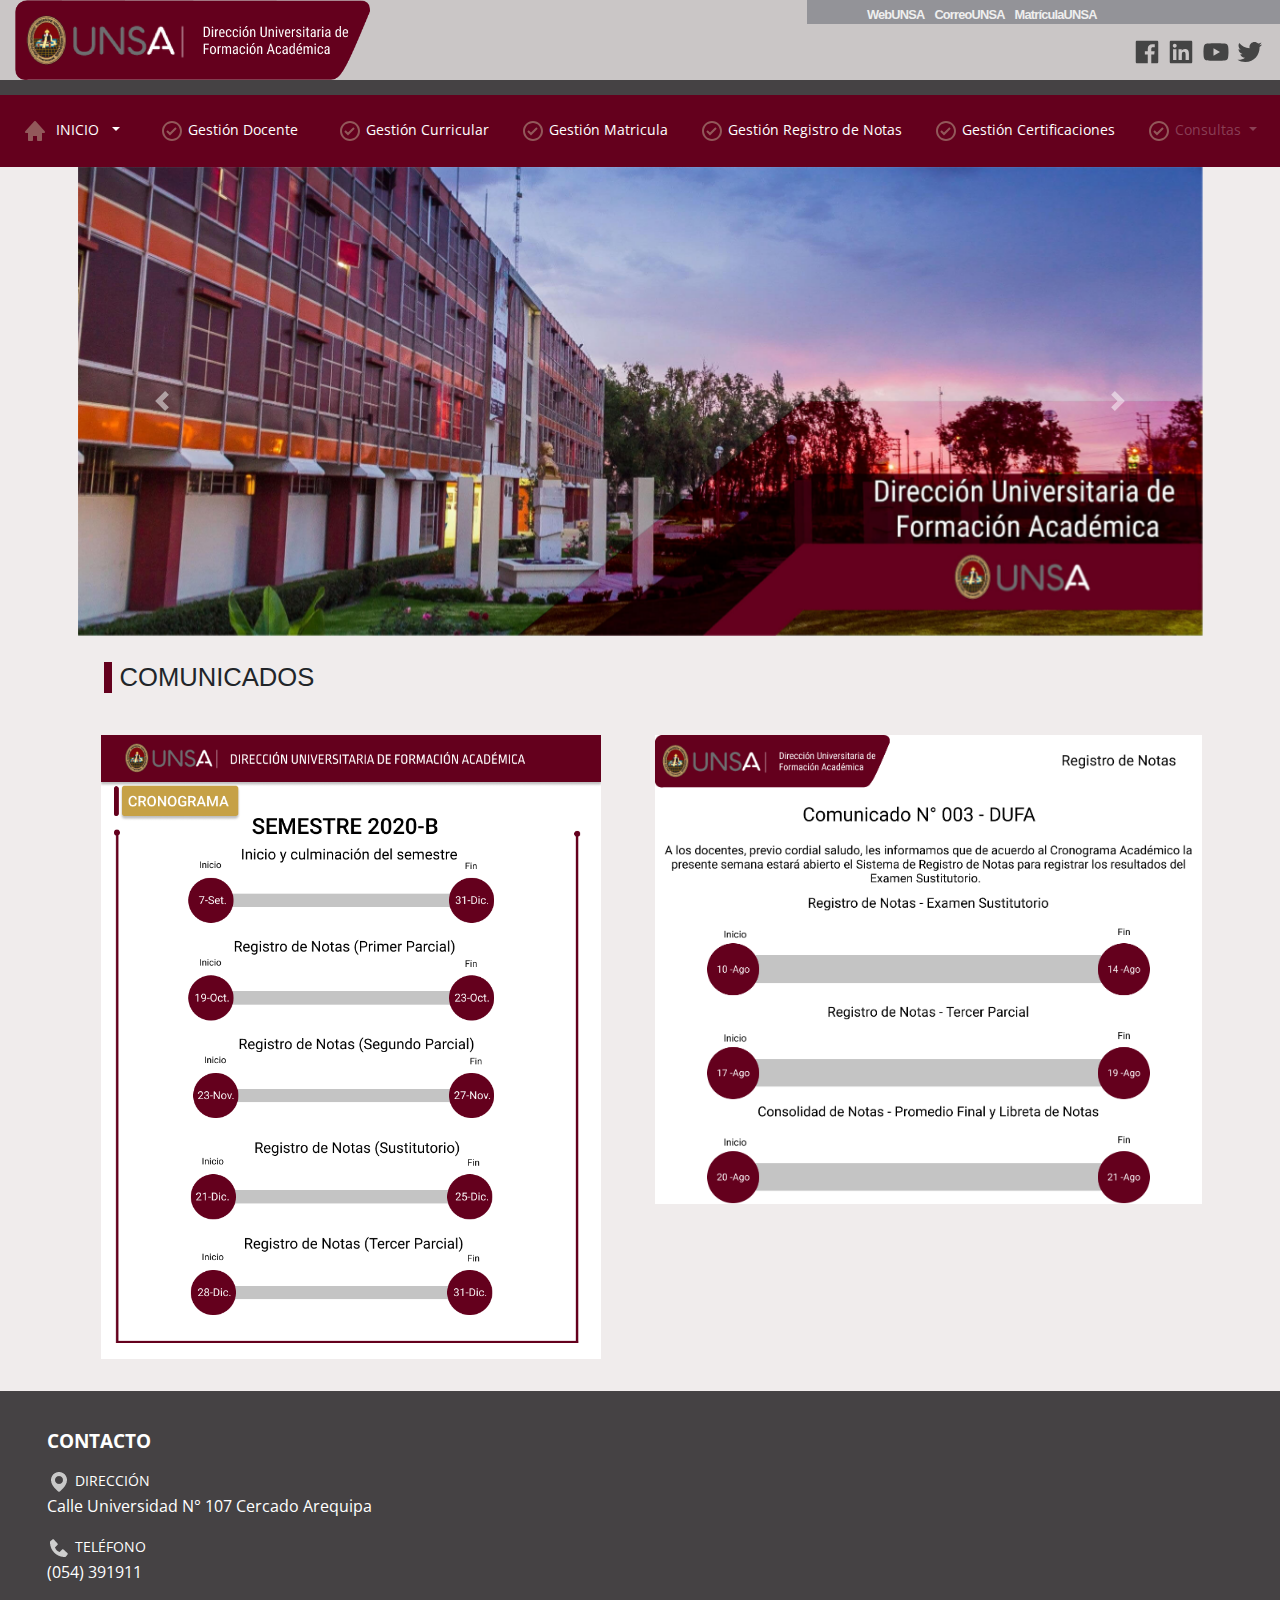
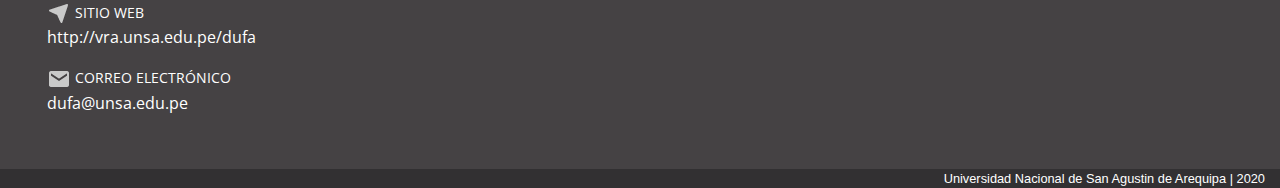
==== commit 4d985f67: "agregando nuevo comunicado" ====
--- a/index.html
+++ b/index.html
@@ -8,6 +8,17 @@
     <link rel="stylesheet" href="css/bootstrap.min.css">
     <link rel="stylesheet" href="css/styles.css" />
     <title>DUFA</title>
+     <!-- Google Analytics -->
+    <!-- Global site tag (gtag.js) - Google Analytics -->
+	  <!-- <script async src="https://www.googletagmanager.com/gtag/js?id=UA-18322441-1"></script>
+    <script>
+      window.dataLayer = window.dataLayer || [];
+      function gtag(){dataLayer.push(arguments);}
+      gtag('js', new Date());
+
+      gtag('config', 'UA-18322441-1');
+    </script> -->
+    <!-- End Google Analytics -->
   </head>
   <body>
     <div id="fb-root"></div>
@@ -209,12 +220,12 @@
           <div class="col-12">
             <h3 class="title-section">COMUNICADOS</h3>
             <div class="row">
-              <div class="col-12 col-md-6 col-lg-6">
-                <img class="comunicado"  height="auto" width="600px" src="images/comunicado3.png" alt="">
+              <div class="col-12 col-md-6 col-lg-6 text-center">
+                <img class="comunicado zoom" height="auto" width="500px" src="images/comunicado4.png" alt="">
               </div>
               <div class="col-12 col-md-6 col-lg-6" style="overflow:hidden;" >
                 <a href="https://www.unsa.edu.pe/ingresantes-a-la-unsa-deben-regularizar-expedientes/">
-                  <img class="comunicado zoom" src="images/FLYER-WEB.jpg" alt="">
+                  <img class="comunicado" src="images/comunicado3.png" alt="">
                 </a>
               </div>
             </div>
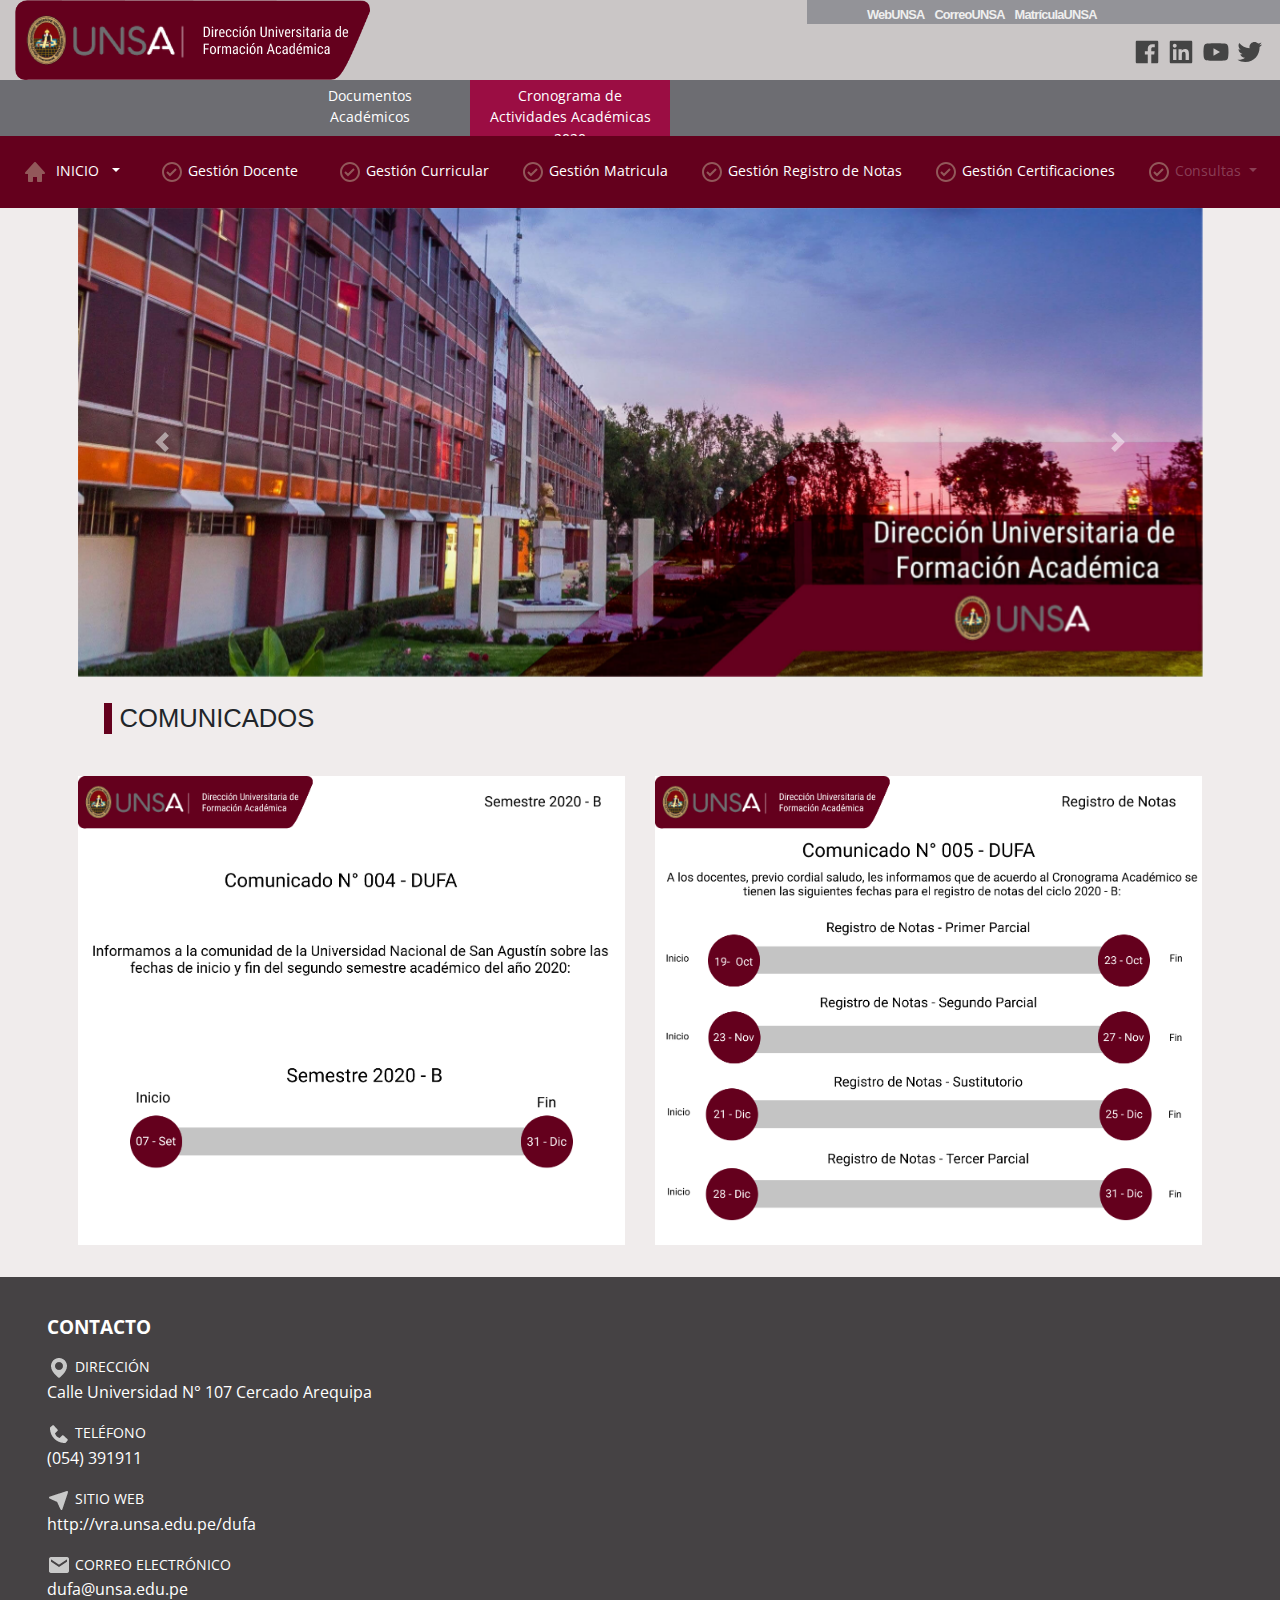
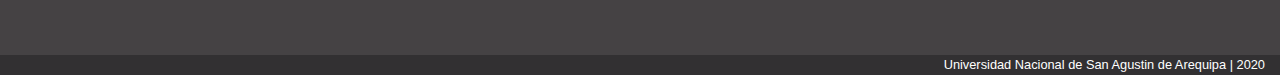
==== commit 27096a75: "añadiendo doc acad y cronograma arriba" ====
--- a/index.html
+++ b/index.html
@@ -86,8 +86,13 @@
          
         </div>
       </div>
+      <!-- CAJA-->
       <div class="row">
         <div class="col-12 caja">
+          <ul>
+            <li class="menu-sec "> <a href="procedimientos/documentos-academicos">Documentos <br> Académicos</a></li>
+            <li class="menu-sec act-academicas"><a href="procedimientos/cronograma-academico">Cronograma de Actividades Académicas 2020</a></li>
+          </ul>
         </div>
       </div>
       <!-- MENU -->
@@ -221,12 +226,10 @@
             <h3 class="title-section">COMUNICADOS</h3>
             <div class="row">
               <div class="col-12 col-md-6 col-lg-6 text-center">
-                <img class="comunicado zoom" height="auto" width="500px" src="images/comunicado4.png" alt="">
+                <img class="comunicado" height="auto" width="600px" src="images/Comunicado_004.png" alt="">
               </div>
               <div class="col-12 col-md-6 col-lg-6" style="overflow:hidden;" >
-                <a href="https://www.unsa.edu.pe/ingresantes-a-la-unsa-deben-regularizar-expedientes/">
-                  <img class="comunicado" src="images/comunicado3.png" alt="">
-                </a>
+                  <img class="comunicado" src="images/Comunicado_005.png" alt="">
               </div>
             </div>
           </div>
--- a/css/styles.css
+++ b/css/styles.css
@@ -24,11 +24,37 @@
     height: auto;
 }
 
-.caja {
-    
-    background-color: rgba(50,48,50,.9);
+/* CAJA */
+.caja{
+    
+    background-color: #6d6d72;
     width: 100%;
-    height: 15px; 
+    height: 56px; 
+    padding-left:18%;
+}
+
+.menu-sec a {
+    color: #ffffff;
+    text-decoration:none;
+}
+
+.menu-sec{
+    float: left;
+    padding: 5px 10px;
+    list-style:none;
+    width: 200px;
+    height: 56px;
+    font-size: .9em ;
+    text-align: center;
+    font-family: 'Open Sans', sans-serif;
+}
+
+.menu-sec:hover {
+    background-color: #55555a;
+}
+
+.act-academicas{
+    background: #9B0D43;
 }
 
 .navbar {
